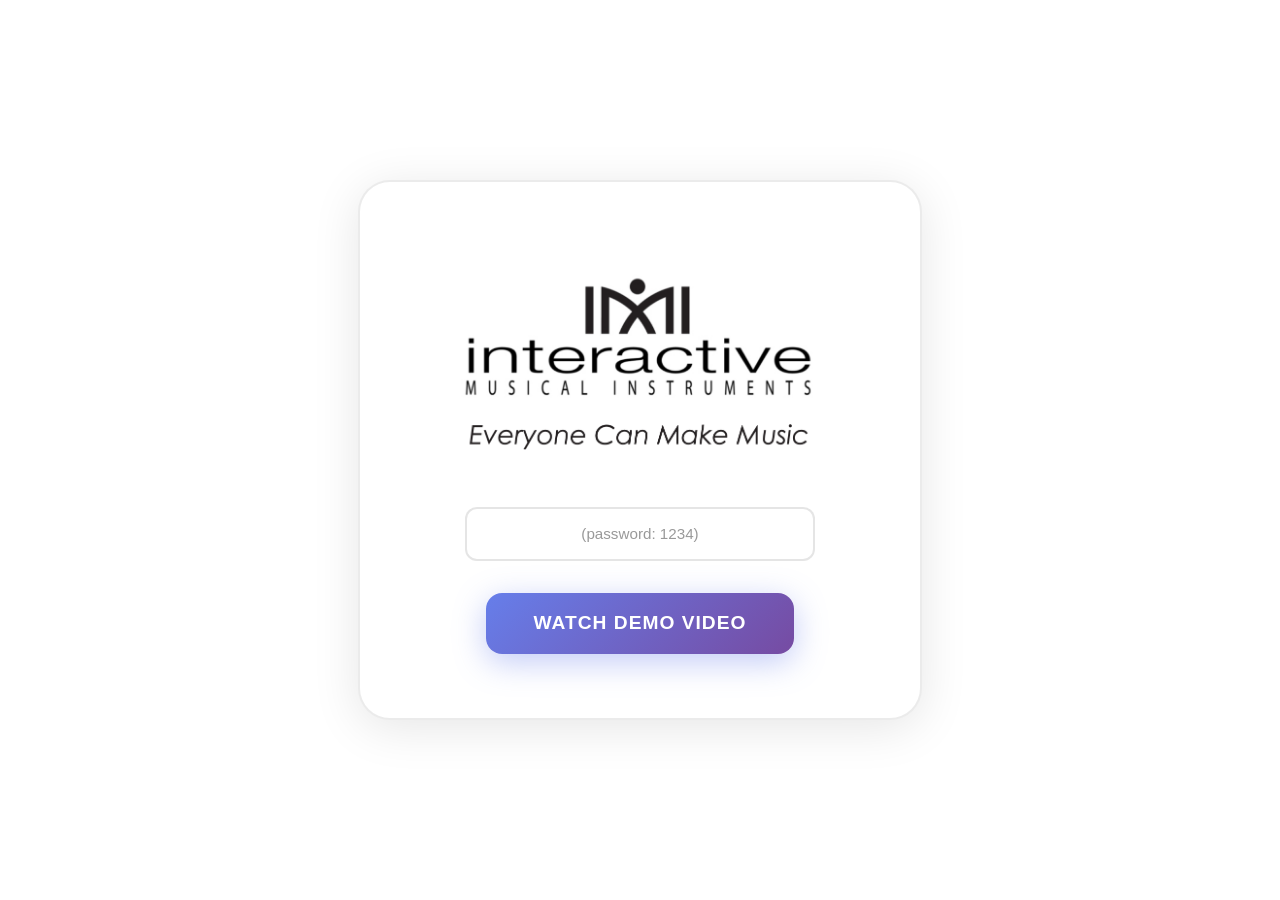
==== index.html @ a43c7196 "landing fix" ====
<!DOCTYPE html>
<html lang="en">
<head>
    <meta charset="UTF-8">
    <meta name="viewport" content="width=device-width, initial-scale=1.0">
    <title>IMI - Interactive Musical Instruments</title>
    <link rel="stylesheet" href="./styles/main.css">
</head>
<body>
    <!-- Landing Page Overlay -->
    <div id="landingPage" class="landing-page">
        <div class="landing-content">
            <div class="landing-logo">
                <img src="./assets/LandingLogo.png" alt="IMI Logo">
            </div>
            <input
                type="password"
                id="passwordInput"
                class="password-input"
                placeholder="(password: 1234)"
                autocomplete="off"
            >
            <button id="watchDemoButton" class="watch-demo-button">
                Watch Demo Video
            </button>
        </div>
    </div>

    <!-- YouTube Video Background -->
    <div class="video-container">
        <iframe
            id="mainVideo"
            src="https://www.youtube.com/embed/5cP7HtnagEk?autoplay=0&mute=1&controls=0&loop=1&playlist=5cP7HtnagEk&modestbranding=1&rel=0&showinfo=0&fs=0&iv_load_policy=3&disablekb=1&playsinline=1&enablejsapi=1"
            frameborder="0"
            allow="autoplay; encrypted-media"
            allowfullscreen>
        </iframe>
        <div class="video-overlay"></div>
    </div>

    <!-- Logo -->
    <div class="logo">
        <img src="./assets/LandingLogo.png" alt="IMI Logo">
    </div>

    <!-- Mute Button -->
    <button id="muteButton" class="mute-button" aria-label="Toggle Mute">
        <svg id="muteIcon" class="mute-icon" viewBox="0 0 24 24" fill="none" stroke="currentColor" stroke-width="2">
            <polygon points="11 5 6 9 2 9 2 15 6 15 11 19 11 5"></polygon>
            <path d="M15.54 8.46a5 5 0 0 1 0 7.07"></path>
            <path d="M19.07 4.93a10 10 0 0 1 0 14.14"></path>
        </svg>
        <svg id="unmuteIcon" class="unmute-icon hidden" viewBox="0 0 24 24" fill="none" stroke="currentColor" stroke-width="2">
            <polygon points="11 5 6 9 2 9 2 15 6 15 11 19 11 5"></polygon>
            <line x1="23" y1="9" x2="17" y2="15"></line>
            <line x1="17" y1="9" x2="23" y2="15"></line>
        </svg>
    </button>

    <!-- Floating Instrument Navigation -->
    <nav id="instrumentNav" class="instrument-nav">
        <!-- Instrument buttons will be dynamically generated here -->
    </nav>

    <!-- Main Content Area -->
    <main class="content">
        <div id="info" class="info-panel">
            <button id="closeInfoButton" class="close-info-button" aria-label="Close Info Panel">
                <svg viewBox="0 0 24 24" fill="none" stroke="currentColor" stroke-width="2" stroke-linecap="round">
                    <line x1="18" y1="6" x2="6" y2="18"></line>
                    <line x1="6" y1="6" x2="18" y2="18"></line>
                </svg>
            </button>
            <div class="instrument-image">
                <img id="instrumentImg" src="" alt="Instrument">
            </div>
            <div class="instrument-details">
                <h2 id="instrumentName">Instrument Name</h2>
                <p id="instrumentDescription">Instrument description goes here.</p>
            </div>
        </div>
    </main>

    <!-- JavaScript Modules -->
    <script type="module" src="./src/main.js"></script>
</body>
</html>
---- styles/main.css ----
/**
 * IMI Interactive Portfolio - Main Styles
 */

/* Reset and Base Styles */
* {
    margin: 0;
    padding: 0;
    box-sizing: border-box;
}

body {
    font-family: 'Segoe UI', Tahoma, Geneva, Verdana, sans-serif;
    overflow-x: hidden;
    background: #000;
    color: #fff;
}

/* Video Background */
.video-container {
    position: fixed;
    top: 0;
    left: 0;
    width: 100%;
    height: 100%;
    z-index: -1;
    overflow: hidden;
    background: #000;
    opacity: 0;
    transition: opacity 1s ease;
}

.video-container.loaded {
    opacity: 1;
}

#mainVideo {
    position: absolute;
    top: 50%;
    left: 50%;
    width: 100vw;
    height: 56.25vw; /* 16:9 Aspect ratio height */
    min-height: 100vh;
    min-width: 177.77vh; /* 16:9 Aspect ratio width */
    transform: translate(-50%, -50%);
    pointer-events: none;
    border: none;
}

.video-overlay {
    position: absolute;
    top: 0;
    left: 0;
    width: 100%;
    height: 100%;
    background: rgba(0, 0, 0, 0.1);
    /* Minimal overlay to let video shine through */
}

/* Logo */
.logo {
    position: fixed;
    top: 2rem;
    left: 2rem;
    z-index: 200;
    width: 120px;
    height: auto;
    border-radius: 20px;
    overflow: hidden;
    background: rgba(255, 255, 255, 0.95);
    backdrop-filter: blur(30px) saturate(180%);
    -webkit-backdrop-filter: blur(30px) saturate(180%);
    border: 1px solid rgba(255, 255, 255, 0.2);
    box-shadow: 0 8px 32px rgba(0, 0, 0, 0.2);
    transition: all 0.3s ease;
    padding: 0.5rem;
}

.logo:hover {
    transform: scale(1.05);
    border-color: rgba(102, 126, 234, 0.5);
    box-shadow: 0 8px 32px rgba(102, 126, 234, 0.3);
}

.logo img {
    width: 100%;
    height: auto;
    object-fit: contain;
}

/* Mute Button */
.mute-button {
    position: fixed;
    top: 2rem;
    right: 2rem;
    z-index: 200;
    width: 60px;
    height: 60px;
    border-radius: 50%;
    background: rgba(255, 255, 255, 0.08);
    backdrop-filter: blur(30px) saturate(180%);
    -webkit-backdrop-filter: blur(30px) saturate(180%);
    border: 1px solid rgba(255, 255, 255, 0.2);
    box-shadow: 0 8px 32px rgba(0, 0, 0, 0.2);
    cursor: pointer;
    transition: all 0.3s ease;
    display: flex;
    align-items: center;
    justify-content: center;
    padding: 0;
}

.mute-button:hover {
    transform: scale(1.05);
    border-color: rgba(102, 126, 234, 0.5);
    box-shadow: 0 8px 32px rgba(102, 126, 234, 0.3);
    background: rgba(255, 255, 255, 0.12);
}

.mute-button svg {
    width: 24px;
    height: 24px;
    color: #fff;
    transition: opacity 0.3s ease;
}

.mute-button .hidden {
    display: none;
}

/* Floating Instrument Navigation */
.instrument-nav {
    position: fixed;
    left: 2rem;
    top: 50%;
    transform: translateY(-50%);
    display: flex;
    flex-direction: column;
    gap: 1rem;
    z-index: 100;
}

.instrument-button {
    position: relative;
    background: rgba(255, 255, 255, 0.08);
    border: 1px solid rgba(255, 255, 255, 0.2);
    border-radius: 20px;
    padding: 0;
    cursor: pointer;
    transition: all 0.3s cubic-bezier(0.4, 0, 0.2, 1);
    overflow: visible;
    backdrop-filter: blur(30px) saturate(180%);
    -webkit-backdrop-filter: blur(30px) saturate(180%);
    width: 70px;
    height: 70px;
    box-shadow: 0 4px 20px rgba(0, 0, 0, 0.15);
}

.instrument-button:hover {
    background: rgba(255, 255, 255, 0.15);
    border-color: rgba(255, 255, 255, 0.4);
    transform: scale(1.1);
}

.instrument-button.active {
    background: linear-gradient(135deg, rgba(102, 126, 234, 0.3) 0%, rgba(118, 75, 162, 0.3) 100%);
    border-color: rgba(102, 126, 234, 0.6);
    box-shadow: 0 4px 24px rgba(102, 126, 234, 0.4);
}

.instrument-button-content {
    display: flex;
    align-items: center;
    justify-content: center;
    width: 100%;
    height: 100%;
    padding: 0;
    position: relative;
    background: #fff;
    border-radius: 16px;
    overflow: hidden;
}

.instrument-button img {
    width: 100%;
    height: 100%;
    object-fit: contain;
    border-radius: 16px;
    transform: scale(1.2);
}

.instrument-name {
    position: absolute;
    left: 85px;
    top: 50%;
    white-space: nowrap;
    font-size: 0.95rem;
    font-weight: 500;
    color: #fff;
    background: rgba(0, 0, 0, 0.75);
    backdrop-filter: blur(20px);
    -webkit-backdrop-filter: blur(20px);
    padding: 0.5rem 1rem;
    border-radius: 12px;
    border: 1px solid rgba(255, 255, 255, 0.2);
    opacity: 0;
    pointer-events: none;
    transition: opacity 0.3s ease, transform 0.3s ease;
    transform: translateY(-50%) translateX(-10px);
    box-shadow: 0 4px 20px rgba(0, 0, 0, 0.3);
}

.instrument-button:hover .instrument-name {
    opacity: 1;
    transform: translateY(-50%) translateX(0);
}

/* Main Content Area */
.content {
    position: fixed;
    right: 0;
    top: 0;
    width: 480px;
    height: 100vh;
    padding: 3rem 2rem;
    display: flex;
    align-items: center;
    justify-content: center;
    pointer-events: none;
}

.info-panel {
    background: rgba(255, 255, 255, 0.04);
    backdrop-filter: blur(40px) saturate(180%);
    -webkit-backdrop-filter: blur(40px) saturate(180%);
    border-radius: 24px;
    padding: 2.5rem;
    width: 100%;
    border: 1px solid rgba(255, 255, 255, 0.18);
    box-shadow: 0 8px 32px rgba(0, 0, 0, 0.12);
    pointer-events: auto;
    opacity: 0;
    transform: translateX(30px);
    transition: opacity 0.4s ease, transform 0.4s ease;
    position: relative;
}

.info-panel.visible {
    opacity: 1;
    transform: translateX(0);
}

.close-info-button {
    position: absolute;
    top: 1rem;
    right: 1rem;
    width: 40px;
    height: 40px;
    border-radius: 50%;
    background: rgba(255, 255, 255, 0.08);
    backdrop-filter: blur(20px) saturate(180%);
    -webkit-backdrop-filter: blur(20px) saturate(180%);
    border: 1px solid rgba(255, 255, 255, 0.2);
    box-shadow: 0 4px 16px rgba(0, 0, 0, 0.2);
    cursor: pointer;
    transition: all 0.3s ease;
    display: flex;
    align-items: center;
    justify-content: center;
    padding: 0;
}

.close-info-button:hover {
    transform: scale(1.1);
    border-color: rgba(102, 126, 234, 0.5);
    box-shadow: 0 4px 20px rgba(102, 126, 234, 0.3);
    background: rgba(255, 255, 255, 0.12);
}

.close-info-button svg {
    width: 20px;
    height: 20px;
    color: #fff;
}

@keyframes fadeIn {
    from {
        opacity: 0;
        transform: translateY(20px);
    }
    to {
        opacity: 1;
        transform: translateY(0);
    }
}

.instrument-image {
    margin-bottom: 2rem;
    border-radius: 15px;
    overflow: hidden;
    box-shadow: 0 8px 30px rgba(0, 0, 0, 0.5);
}

.instrument-image img {
    width: 100%;
    height: auto;
    display: block;
    transition: transform 0.3s ease;
}

.instrument-image:hover img {
    transform: scale(1.05);
}

.instrument-details h2 {
    font-size: 2rem;
    margin-bottom: 1rem;
    background: linear-gradient(135deg, #667eea 0%, #764ba2 100%);
    -webkit-background-clip: text;
    -webkit-text-fill-color: transparent;
    background-clip: text;
    filter: drop-shadow(0 2px 12px rgba(102, 126, 234, 0.4));
}

.instrument-details p {
    font-size: 1rem;
    line-height: 1.7;
    color: rgba(255, 255, 255, 0.85);
    text-shadow: 0 2px 8px rgba(0, 0, 0, 0.3);
}

/* Responsive Design */
@media (max-width: 1024px) {
    .content {
        width: 400px;
        padding: 2rem 1.5rem;
    }

    .info-panel {
        padding: 2rem;
    }

    .instrument-details h2 {
        font-size: 1.75rem;
    }
}

@media (max-width: 768px) {
    .logo {
        width: 90px;
        height: auto;
        top: 1.5rem;
        left: 1.5rem;
    }

    .instrument-nav {
        left: 50%;
        top: auto;
        bottom: 2rem;
        transform: translateX(-50%);
        flex-direction: row;
        gap: 0.75rem;
    }

    .instrument-button {
        width: 60px;
        height: 60px;
    }

    .instrument-name {
        left: 50%;
        top: -50px;
        transform: translateX(-50%) translateY(-10px);
    }

    .instrument-button:hover .instrument-name {
        transform: translateX(-50%) translateY(0);
    }

    .content {
        width: 100%;
        height: auto;
        position: relative;
        top: auto;
        right: auto;
        padding: 1.5rem;
        padding-top: 120px;
        padding-bottom: 140px;
    }

    .info-panel {
        padding: 1.5rem;
    }

    .instrument-details h2 {
        font-size: 1.5rem;
    }

    .instrument-details p {
        font-size: 0.9rem;
    }
}

/* Landing Page */
.landing-page {
    position: fixed;
    top: 0;
    left: 0;
    width: 100%;
    height: 100%;
    background: #ffffff;
    z-index: 1000;
    display: flex;
    align-items: center;
    justify-content: center;
    transition: opacity 0.5s ease;
}

.landing-page.fade-out {
    opacity: 0;
}

.landing-content {
    background: #ffffff;
    border-radius: 32px;
    padding: 4rem 5rem;
    border: 2px solid rgba(0, 0, 0, 0.08);
    box-shadow: 0 8px 48px rgba(0, 0, 0, 0.1);
    display: flex;
    flex-direction: column;
    align-items: center;
    gap: 2rem;
    animation: scaleIn 0.6s cubic-bezier(0.34, 1.56, 0.64, 1);
}

@keyframes scaleIn {
    from {
        transform: scale(0.8);
        opacity: 0;
    }
    to {
        transform: scale(1);
        opacity: 1;
    }
}

@keyframes shake {
    0%, 100% { transform: translateX(0); }
    10%, 30%, 50%, 70%, 90% { transform: translateX(-10px); }
    20%, 40%, 60%, 80% { transform: translateX(10px); }
}

.landing-logo {
    width: 400px;
    max-width: 90vw;
    height: auto;
    border-radius: 24px;
    overflow: visible;
    display: flex;
    align-items: center;
    justify-content: center;
    padding: 1rem;
}

.landing-logo img {
    width: 100%;
    height: auto;
    object-fit: contain;
}

.password-input {
    width: 100%;
    max-width: 350px;
    padding: 1rem 1.5rem;
    border: 2px solid rgba(0, 0, 0, 0.1);
    border-radius: 12px;
    font-size: 1rem;
    text-align: center;
    transition: all 0.3s ease;
    outline: none;
    background: #ffffff;
    color: #333;
}

.password-input::placeholder {
    color: #999;
    font-size: 0.95rem;
}

.password-input:focus {
    border-color: #667eea;
    box-shadow: 0 0 0 3px rgba(102, 126, 234, 0.1);
}

.watch-demo-button {
    background: linear-gradient(135deg, #667eea 0%, #764ba2 100%);
    border: none;
    border-radius: 16px;
    padding: 1.2rem 3rem;
    font-size: 1.2rem;
    font-weight: 600;
    color: #fff;
    cursor: pointer;
    transition: all 0.3s cubic-bezier(0.4, 0, 0.2, 1);
    box-shadow: 0 8px 32px rgba(102, 126, 234, 0.4);
    text-transform: uppercase;
    letter-spacing: 1px;
}

.watch-demo-button:hover {
    transform: scale(1.05) translateY(-2px);
    box-shadow: 0 12px 48px rgba(102, 126, 234, 0.6);
    border-color: rgba(255, 255, 255, 0.5);
}

.watch-demo-button:active {
    transform: scale(0.98);
}

@media (max-width: 768px) {
    .landing-content {
        padding: 3rem 2.5rem;
        gap: 1.5rem;
        margin: 1rem;
    }

    .landing-logo {
        width: 280px;
        max-width: 85vw;
    }

    .password-input {
        font-size: 0.95rem;
        padding: 0.9rem 1.2rem;
    }

    .watch-demo-button {
        padding: 1rem 2.5rem;
        font-size: 1rem;
    }
}

/* Scrollbar Styling */
.instrument-nav::-webkit-scrollbar {
    width: 6px;
}

.instrument-nav::-webkit-scrollbar-track {
    background: rgba(255, 255, 255, 0.05);
    border-radius: 10px;
}

.instrument-nav::-webkit-scrollbar-thumb {
    background: rgba(102, 126, 234, 0.5);
    border-radius: 10px;
}

.instrument-nav::-webkit-scrollbar-thumb:hover {
    background: rgba(102, 126, 234, 0.7);
}
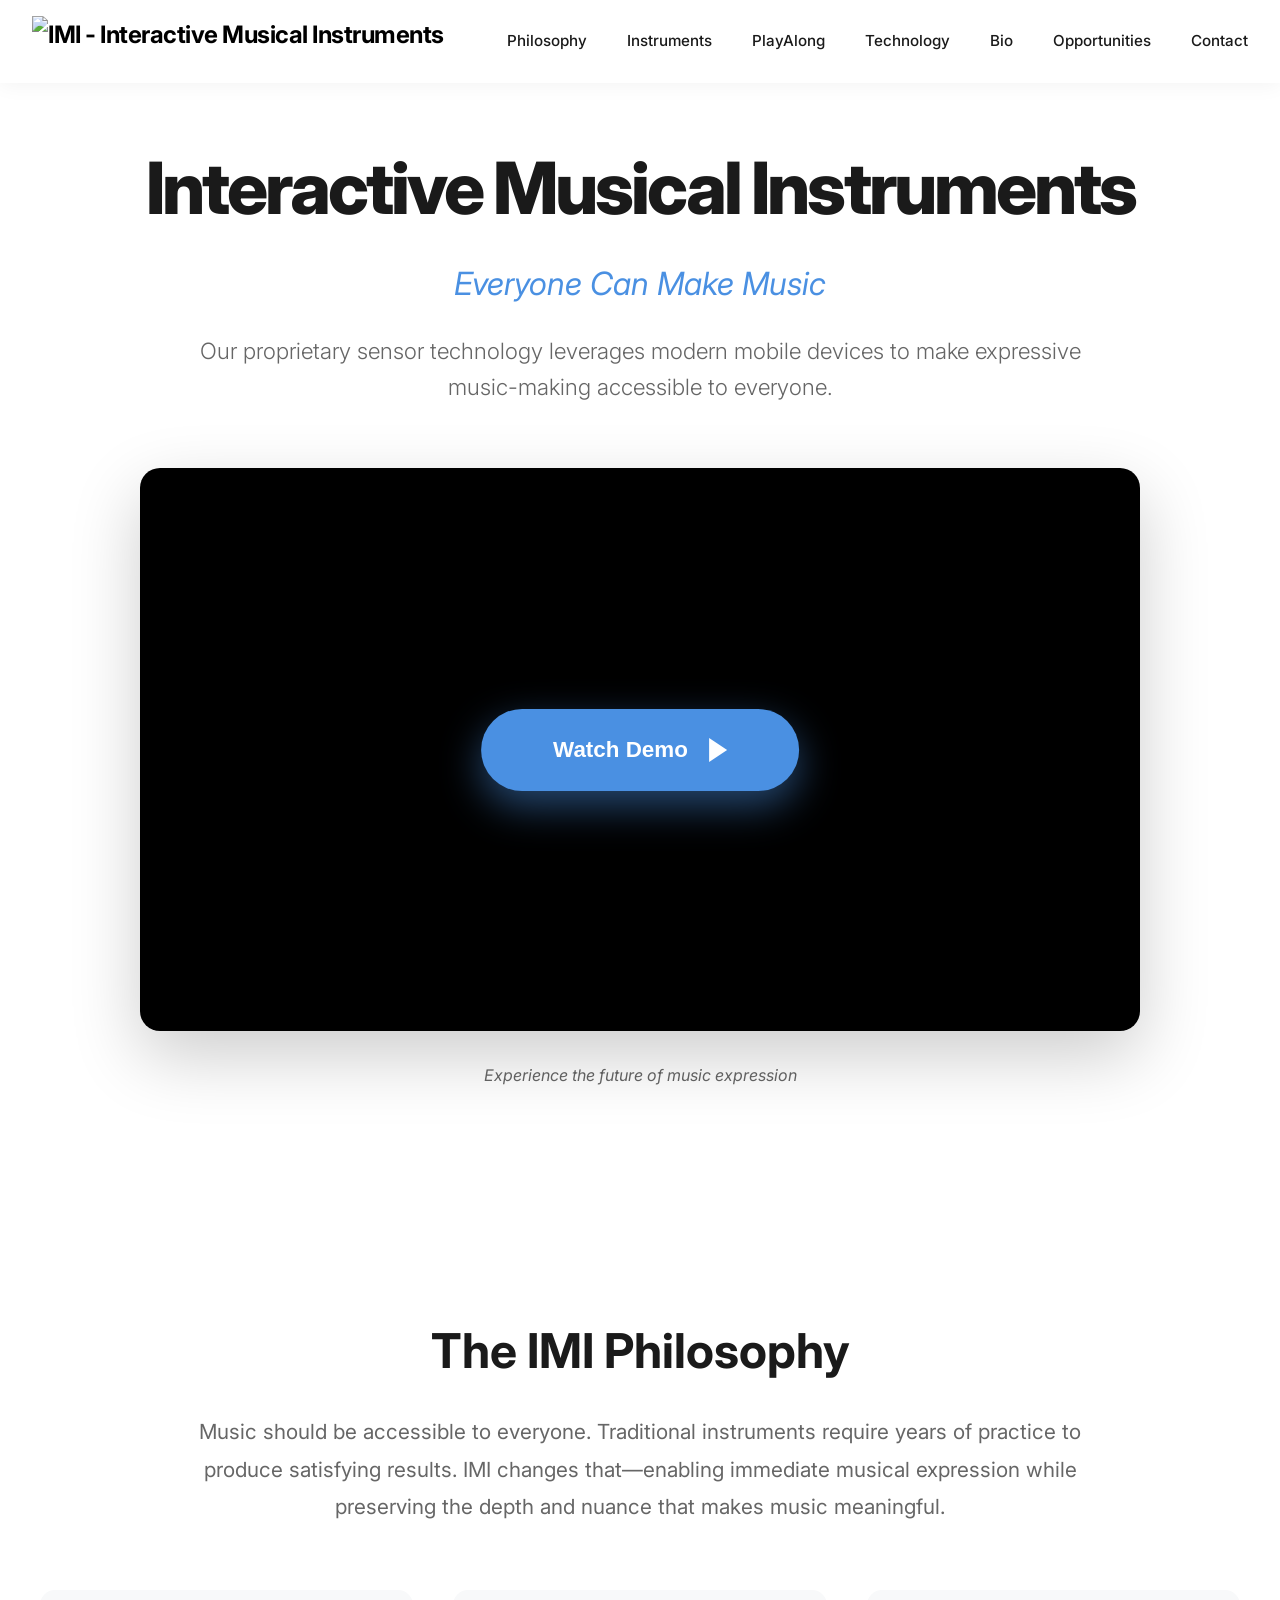
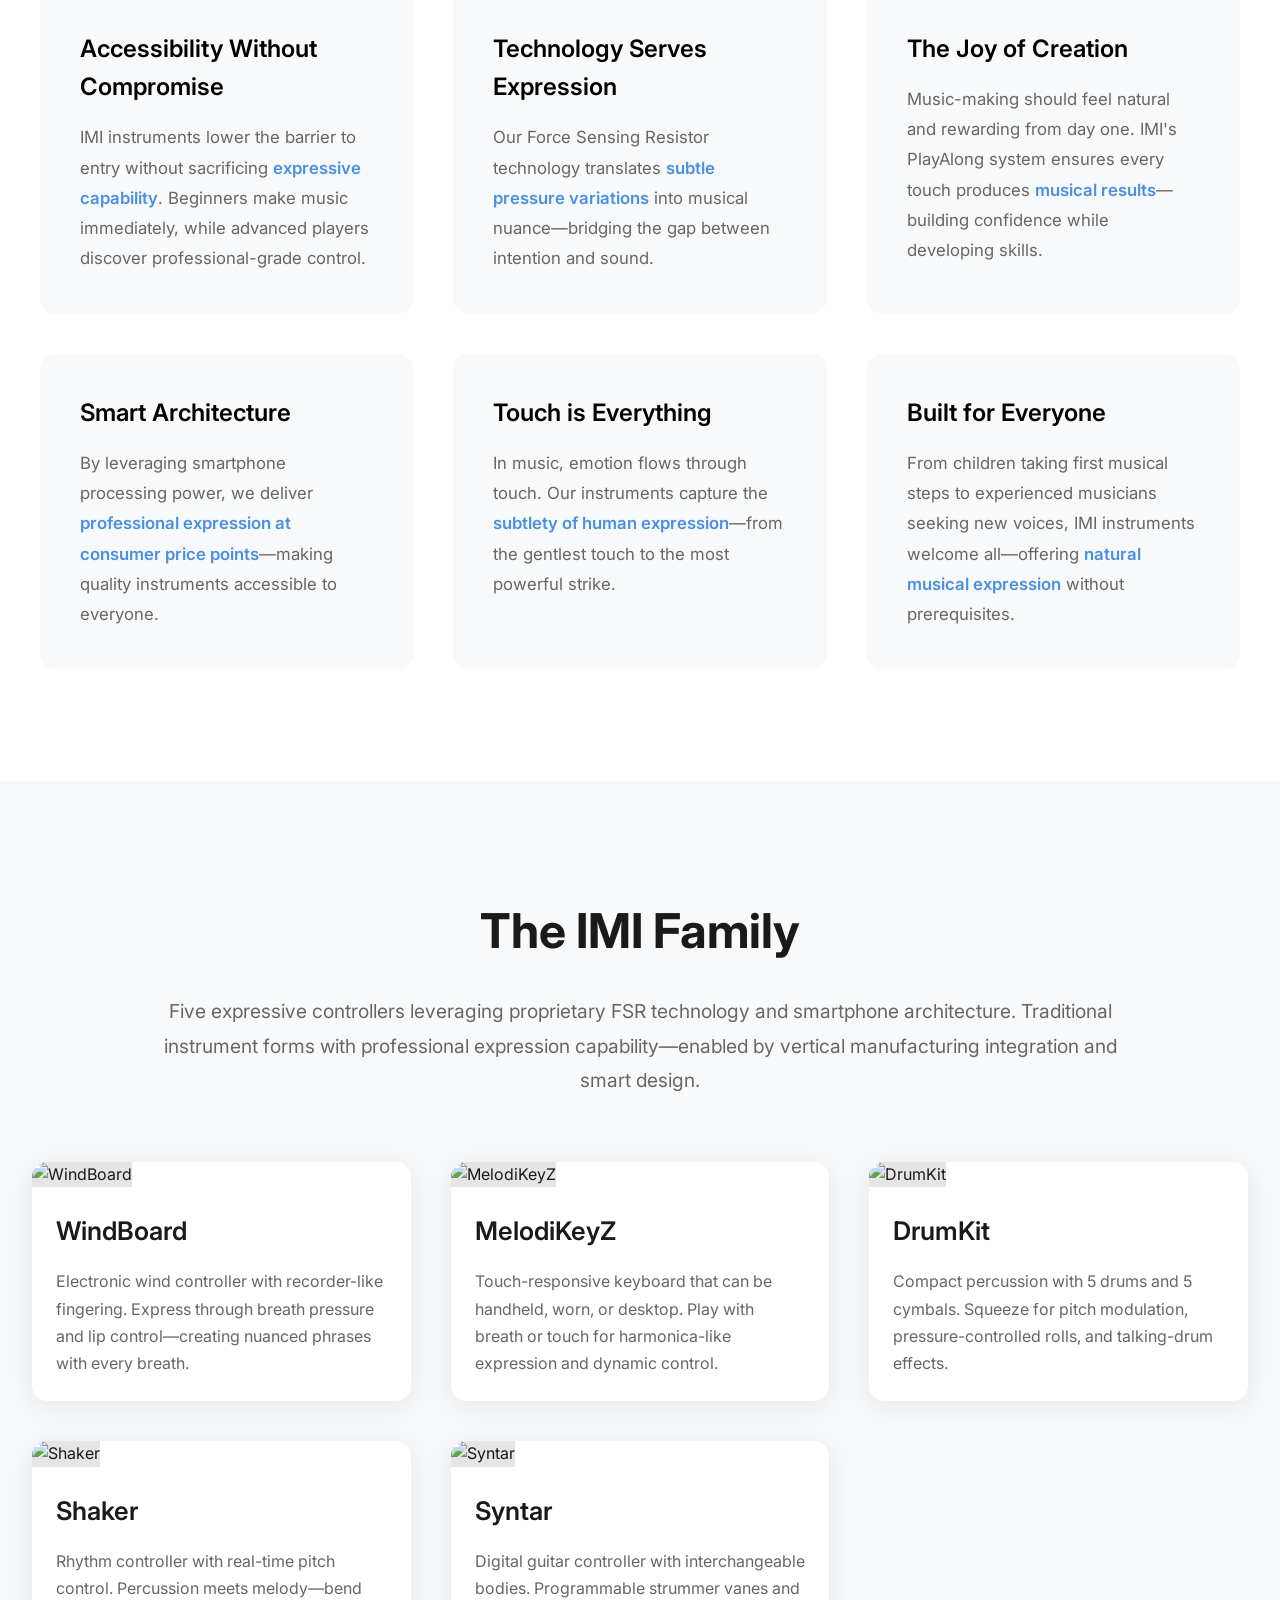
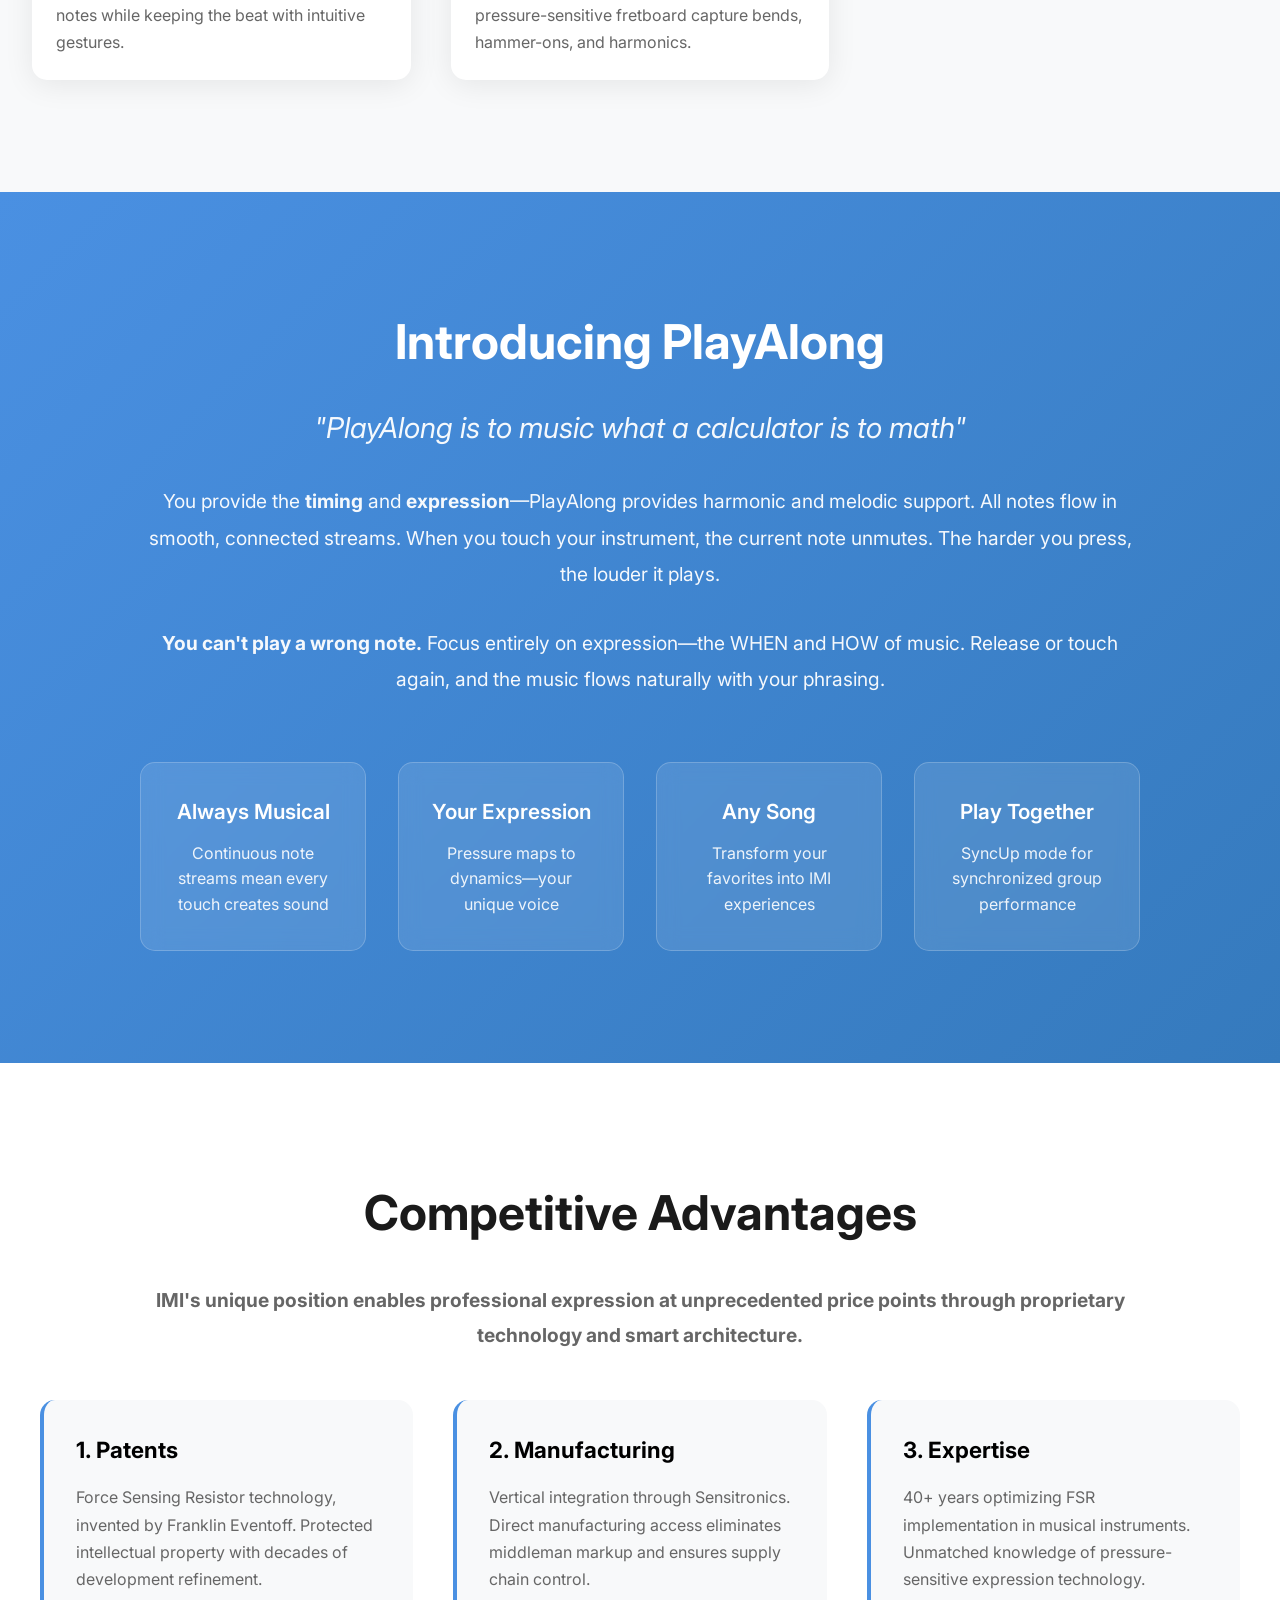
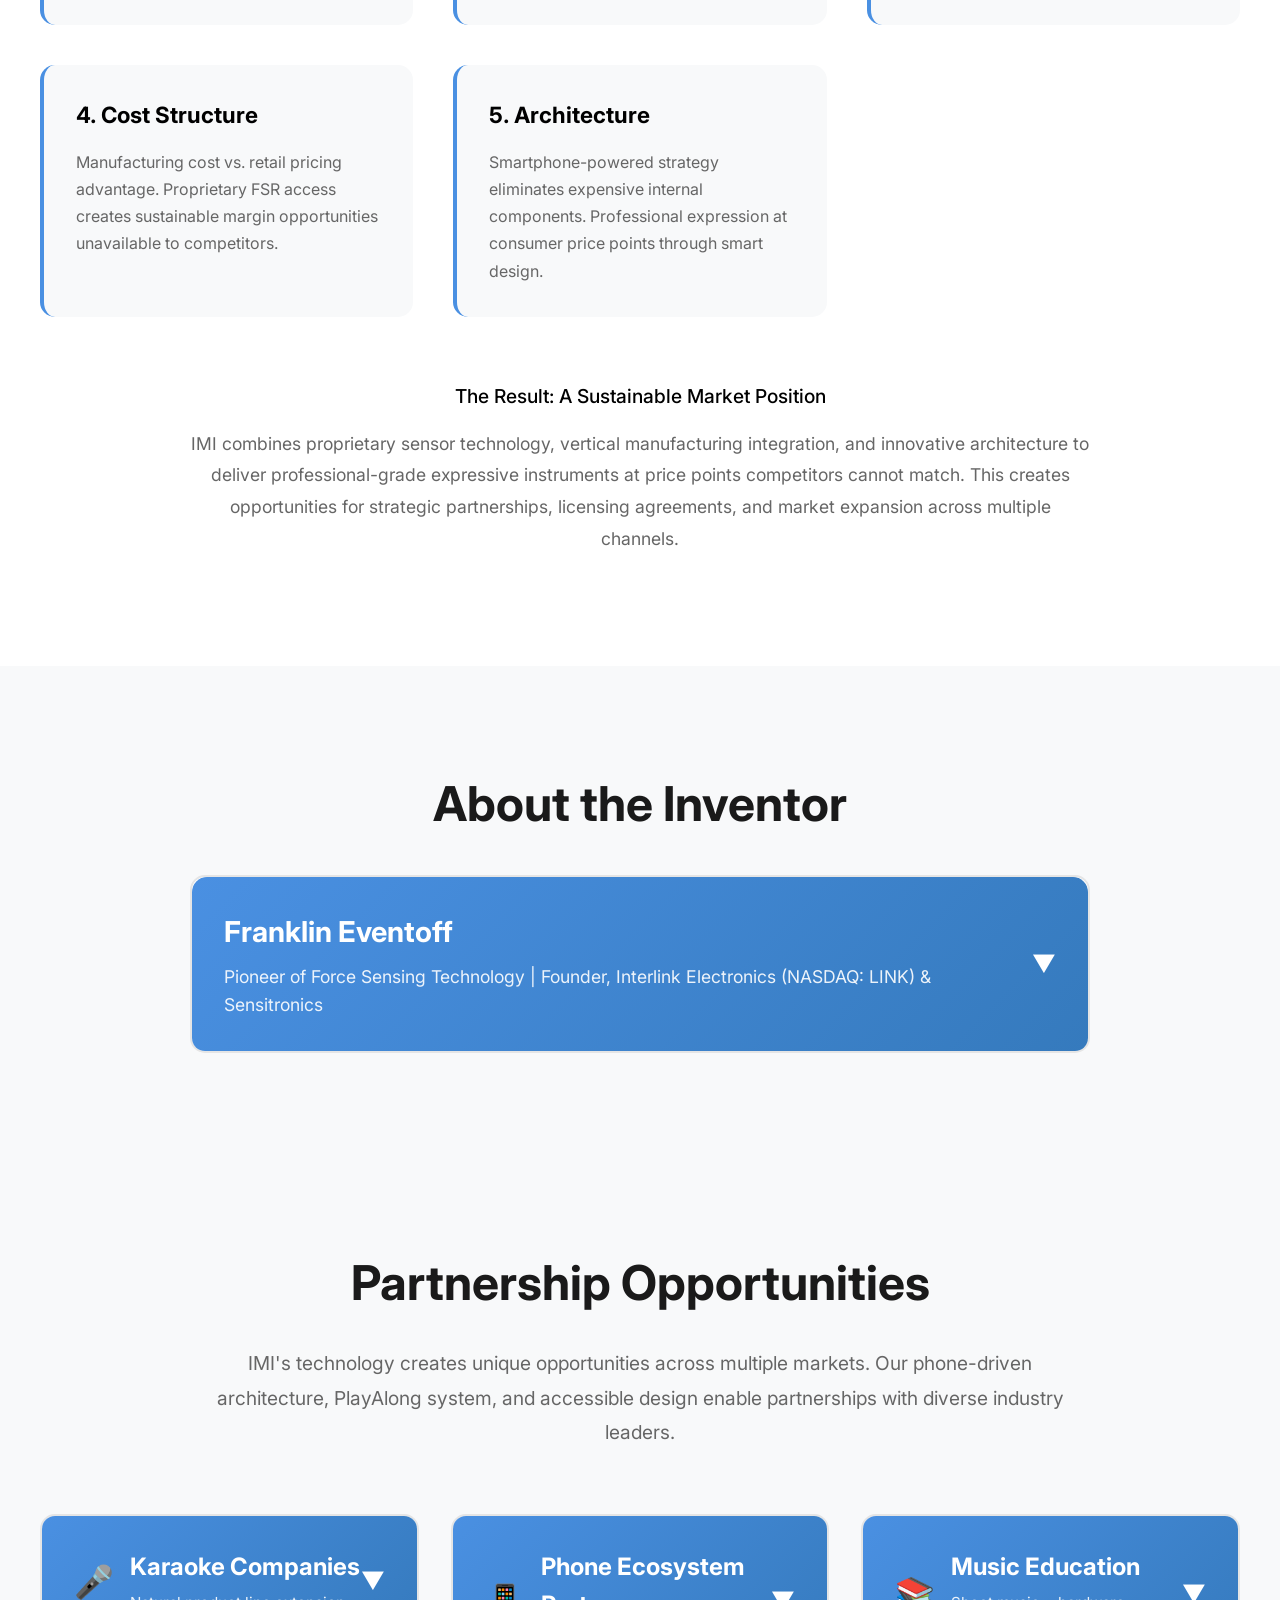
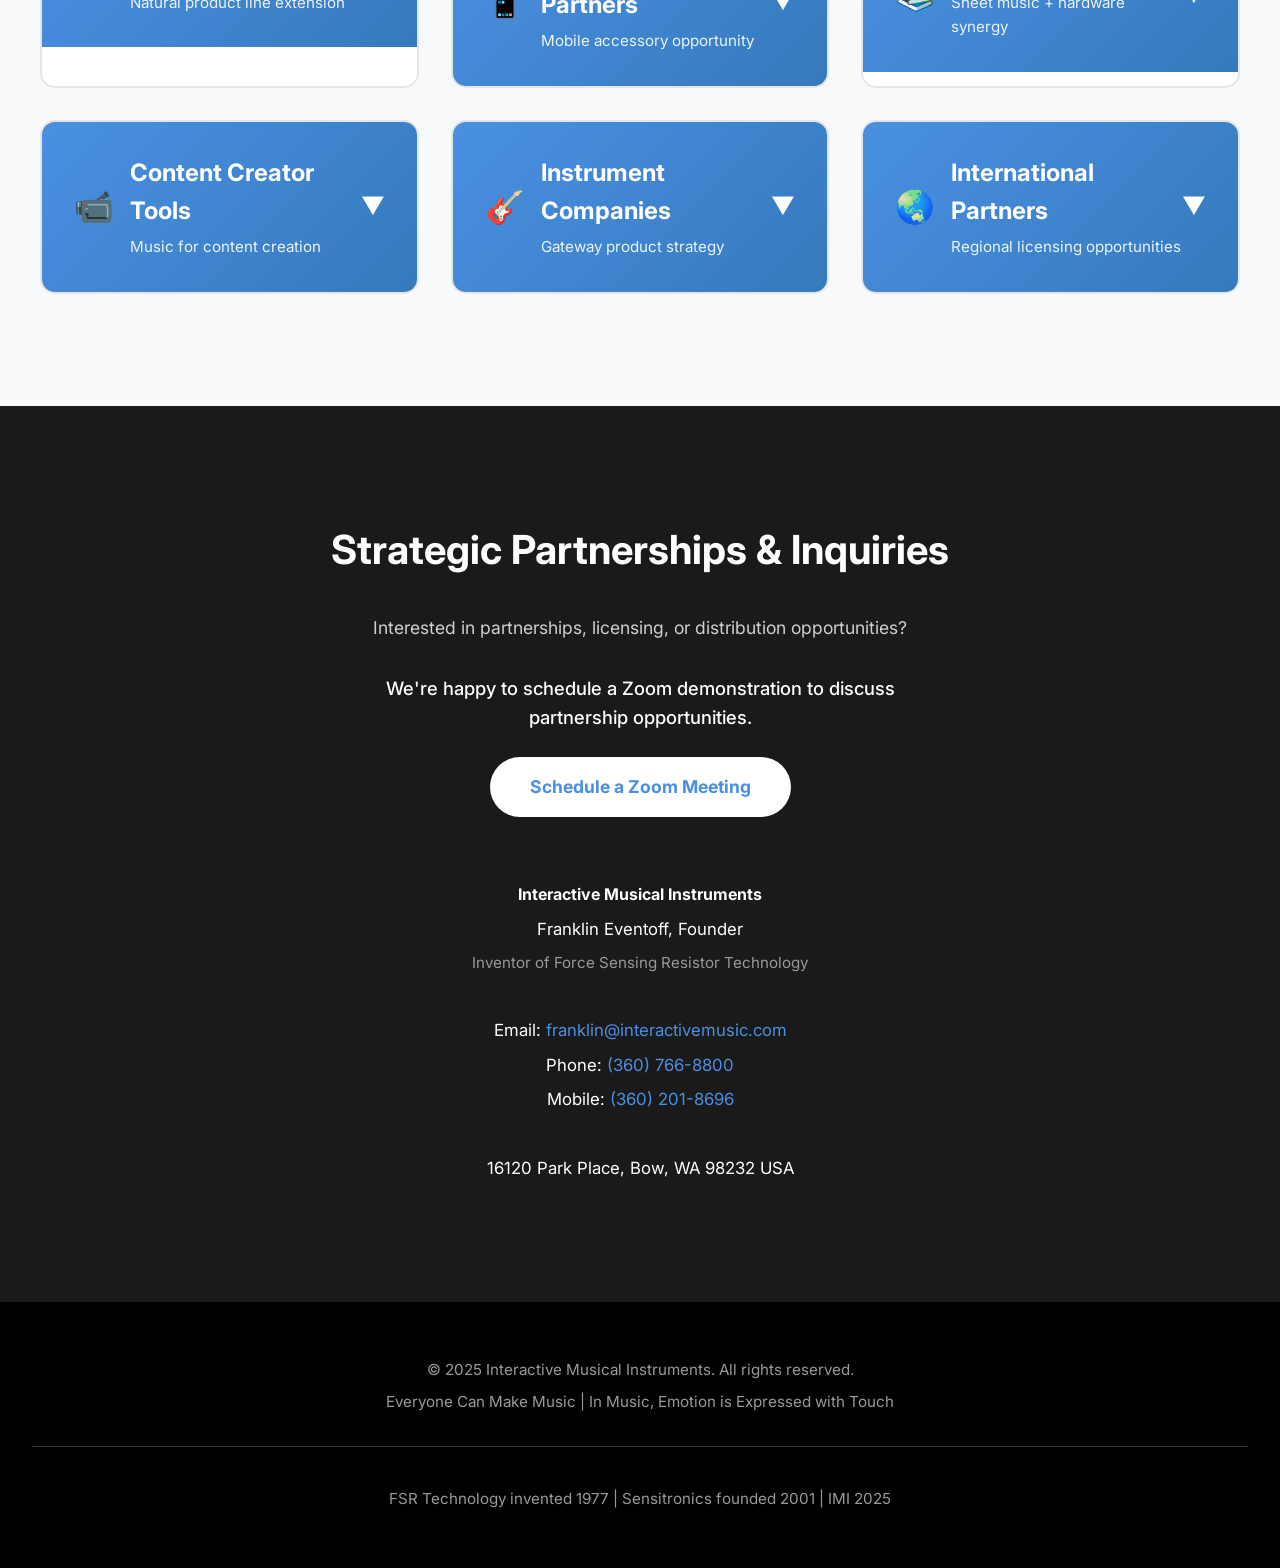
==== commit 1689330d: "New site close to done" ====
--- a/index.html
+++ b/index.html
@@ -3,85 +3,505 @@
 <head>
     <meta charset="UTF-8">
     <meta name="viewport" content="width=device-width, initial-scale=1.0">
-    <title>IMI - Interactive Musical Instruments</title>
-    <link rel="stylesheet" href="./styles/main.css">
+    <title>IMI - Interactive Musical Instruments | Everyone Can Make Music</title>
+    <link rel="icon" type="image/png" href="/Assets/favicon-96x96.png" sizes="96x96" />
+
+    <!-- Fonts -->
+    <link rel="preconnect" href="https://fonts.googleapis.com">
+    <link rel="preconnect" href="https://fonts.gstatic.com" crossorigin>
+    <link href="https://fonts.googleapis.com/css2?family=Inter:wght@300;400;500;600;700;800&display=swap" rel="stylesheet">
+
+    <!-- Styles -->
+    <link rel="stylesheet" href="styles/main.css">
 </head>
-<body>
-    <!-- Landing Page Overlay -->
-    <div id="landingPage" class="landing-page">
-        <div class="landing-content">
-            <div class="landing-logo">
-                <img src="./assets/LandingLogo.png" alt="IMI Logo">
-            </div>
-            <input
-                type="password"
-                id="passwordInput"
-                class="password-input"
-                placeholder="(password: 1234)"
-                autocomplete="off"
-            >
-            <button id="watchDemoButton" class="watch-demo-button">
-                Watch Demo Video
+<body id="top">
+    <!-- ============================================
+         NAVIGATION
+         Fixed navigation bar with logo and menu links
+         ============================================ -->
+    <nav>
+        <div class="nav-container">
+            <a href="#top" class="logo-text">
+                <img src="Assets/IMI_LOGO.png" alt="IMI - Interactive Musical Instruments" class="logo-img">
+            </a>
+            <button class="hamburger" id="hamburger" aria-label="Toggle menu">
+                <span></span>
+                <span></span>
+                <span></span>
             </button>
-        </div>
-    </div>
-
-    <!-- YouTube Video Background -->
-    <div class="video-container">
-        <iframe
-            id="mainVideo"
-            src="https://www.youtube.com/embed/5cP7HtnagEk?autoplay=0&mute=1&controls=0&loop=1&playlist=5cP7HtnagEk&modestbranding=1&rel=0&showinfo=0&fs=0&iv_load_policy=3&disablekb=1&playsinline=1&enablejsapi=1"
-            frameborder="0"
-            allow="autoplay; encrypted-media"
-            allowfullscreen>
-        </iframe>
-        <div class="video-overlay"></div>
-    </div>
-
-    <!-- Logo -->
-    <div class="logo">
-        <img src="./assets/LandingLogo.png" alt="IMI Logo">
-    </div>
-
-    <!-- Mute Button -->
-    <button id="muteButton" class="mute-button" aria-label="Toggle Mute">
-        <svg id="muteIcon" class="mute-icon" viewBox="0 0 24 24" fill="none" stroke="currentColor" stroke-width="2">
-            <polygon points="11 5 6 9 2 9 2 15 6 15 11 19 11 5"></polygon>
-            <path d="M15.54 8.46a5 5 0 0 1 0 7.07"></path>
-            <path d="M19.07 4.93a10 10 0 0 1 0 14.14"></path>
-        </svg>
-        <svg id="unmuteIcon" class="unmute-icon hidden" viewBox="0 0 24 24" fill="none" stroke="currentColor" stroke-width="2">
-            <polygon points="11 5 6 9 2 9 2 15 6 15 11 19 11 5"></polygon>
-            <line x1="23" y1="9" x2="17" y2="15"></line>
-            <line x1="17" y1="9" x2="23" y2="15"></line>
-        </svg>
-    </button>
-
-    <!-- Floating Instrument Navigation -->
-    <nav id="instrumentNav" class="instrument-nav">
-        <!-- Instrument buttons will be dynamically generated here -->
+            <ul class="nav-links" id="nav-links">
+                <li><a href="#philosophy">Philosophy</a></li>
+                <li><a href="#instruments">Instruments</a></li>
+                <li><a href="#playalong">PlayAlong</a></li>
+                <li><a href="#technology">Technology</a></li>
+                <li><a href="#bio">Bio</a></li>
+                <li><a href="#opportunities">Opportunities</a></li>
+                <li><a href="#contact">Contact</a></li>
+            </ul>
+        </div>
     </nav>
 
-    <!-- Main Content Area -->
-    <main class="content">
-        <div id="info" class="info-panel">
-            <button id="closeInfoButton" class="close-info-button" aria-label="Close Info Panel">
-                <svg viewBox="0 0 24 24" fill="none" stroke="currentColor" stroke-width="2" stroke-linecap="round">
-                    <line x1="18" y1="6" x2="6" y2="18"></line>
-                    <line x1="6" y1="6" x2="18" y2="18"></line>
-                </svg>
-            </button>
-            <div class="instrument-image">
-                <img id="instrumentImg" src="" alt="Instrument">
-            </div>
-            <div class="instrument-details">
-                <h2 id="instrumentName">Instrument Name</h2>
-                <p id="instrumentDescription">Instrument description goes here.</p>
-            </div>
-        </div>
-    </main>
-
-    <!-- JavaScript Modules -->
-    <script type="module" src="./src/main.js"></script>
+    <!-- ============================================
+         HERO SECTION
+         Main landing section with headline, tagline, and demo video
+         ============================================ -->
+    <section class="hero">
+        <div class="hero-content">
+
+            <!-- Headline & Tagline -->
+            <h1>Interactive Musical Instruments</h1>
+            <p class="hero-quote">Everyone Can Make Music</p>
+            <p class="tagline">
+                Our proprietary sensor technology leverages modern mobile devices to make expressive music-making accessible to everyone.
+            </p>
+
+            <!-- Demo Video -->
+            <div class="video-container">
+                <div class="video-placeholder">
+                    <div class="play-button-overlay" id="play-button-overlay">
+                        <button class="play-button" id="play-button">
+                            <span>Watch Demo</span>
+                            <div class="play-icon"></div>
+                        </button>
+                    </div>
+                    <iframe
+                        id="youtube-iframe"
+                        class="video-iframe"
+                        style="display: none;"
+                        src="https://www.youtube.com/embed/5cP7HtnagEk?enablejsapi=1&rel=0"
+                        allow="accelerometer; autoplay; clipboard-write; encrypted-media; gyroscope; picture-in-picture"
+                        allowfullscreen>
+                    </iframe>
+                </div>
+            </div>
+
+            <p class="video-caption">Experience the future of music expression</p>
+        </div>
+    </section>
+
+    <!-- ============================================
+         PHILOSOPHY SECTION
+         Core principles and values of IMI
+         ============================================ -->
+    <section class="philosophy-section" id="philosophy">
+        <div class="philosophy-content">
+            <h2>The IMI Philosophy</h2>
+            <p class="philosophy-intro">
+                Music should be accessible to everyone. Traditional instruments require years of practice to produce satisfying results. IMI changes that—enabling immediate musical expression while preserving the depth and nuance that makes music meaningful.
+            </p>
+
+            <div class="philosophy-grid">
+                <div class="philosophy-card">
+                    <h3>Accessibility Without Compromise</h3>
+                    <p>IMI instruments lower the barrier to entry without sacrificing <span class="highlight">expressive capability</span>. Beginners make music immediately, while advanced players discover professional-grade control.</p>
+                </div>
+
+                <div class="philosophy-card">
+                    <h3>Technology Serves Expression</h3>
+                    <p>Our Force Sensing Resistor technology translates <span class="highlight">subtle pressure variations</span> into musical nuance—bridging the gap between intention and sound.</p>
+                </div>
+
+                <div class="philosophy-card">
+                    <h3>The Joy of Creation</h3>
+                    <p>Music-making should feel natural and rewarding from day one. IMI's PlayAlong system ensures every touch produces <span class="highlight">musical results</span>—building confidence while developing skills.</p>
+                </div>
+
+                <div class="philosophy-card">
+                    <h3>Smart Architecture</h3>
+                    <p>By leveraging smartphone processing power, we deliver <span class="highlight">professional expression at consumer price points</span>—making quality instruments accessible to everyone.</p>
+                </div>
+
+                <div class="philosophy-card">
+                    <h3>Touch is Everything</h3>
+                    <p>In music, emotion flows through touch. Our instruments capture the <span class="highlight">subtlety of human expression</span>—from the gentlest touch to the most powerful strike.</p>
+                </div>
+
+                <div class="philosophy-card">
+                    <h3>Built for Everyone</h3>
+                    <p>From children taking first musical steps to experienced musicians seeking new voices, IMI instruments welcome all—offering <span class="highlight">natural musical expression</span> without prerequisites.</p>
+                </div>
+            </div>
+        </div>
+    </section>
+
+    <!-- ============================================
+         PRODUCTS SECTION
+         Showcase of the five IMI instrument family members
+         ============================================ -->
+    <section class="products-section" id="instruments">
+        <h2>The IMI Family</h2>
+        <p class="products-subtitle">
+            Five expressive controllers leveraging proprietary FSR technology and smartphone architecture. Traditional instrument forms with professional expression capability—enabled by vertical manufacturing integration and smart design.
+        </p>
+
+        <div class="products-grid">
+            <!-- WindBoard -->
+            <div class="product-card">
+                <img src="Assets/Wind.jpg" alt="WindBoard" class="product-image">
+                <h3>WindBoard</h3>
+                <p>Electronic wind controller with recorder-like fingering. Express through breath pressure and lip control—creating nuanced phrases with every breath.</p>
+            </div>
+
+            <!-- MelodiKeyZ -->
+            <div class="product-card">
+                <img src="Assets/MelodiKeyZ1_cropped.png" alt="MelodiKeyZ" class="product-image">
+                <h3>MelodiKeyZ</h3>
+                <p>Touch-responsive keyboard that can be handheld, worn, or desktop. Play with breath or touch for harmonica-like expression and dynamic control.</p>
+            </div>
+
+            <!-- DrumKit -->
+            <div class="product-card">
+                <img src="Assets/DrumKit2.png" alt="DrumKit" class="product-image">
+                <h3>DrumKit</h3>
+                <p>Compact percussion with 5 drums and 5 cymbals. Squeeze for pitch modulation, pressure-controlled rolls, and talking-drum effects.</p>
+            </div>
+
+            <!-- Shaker -->
+            <div class="product-card">
+                <img src="Assets/ShakerFull.jpg" alt="Shaker" class="product-image">
+                <h3>Shaker</h3>
+                <p>Rhythm controller with real-time pitch control. Percussion meets melody—bend notes while keeping the beat with intuitive gestures.</p>
+            </div>
+
+            <!-- Syntar -->
+            <div class="product-card">
+                <img src="Assets/Syntar_Still.jpg" alt="Syntar" class="product-image">
+                <h3>Syntar</h3>
+                <p>Digital guitar controller with interchangeable bodies. Programmable strummer vanes and pressure-sensitive fretboard capture bends, hammer-ons, and harmonics.</p>
+            </div>
+        </div>
+    </section>
+
+    <!-- ============================================
+         PLAYALONG SECTION
+         Explanation of the PlayAlong learning system
+         ============================================ -->
+    <section class="playalong-section" id="playalong">
+        <div class="playalong-content">
+            <h2>Introducing PlayAlong</h2>
+            <p class="playalong-tagline">"PlayAlong is to music what a calculator is to math"</p>
+
+            <p class="playalong-description">
+                You provide the <strong>timing</strong> and <strong>expression</strong>—PlayAlong provides harmonic and melodic support. All notes flow in smooth, connected streams. When you touch your instrument, the current note unmutes. The harder you press, the louder it plays.
+            </p>
+
+            <p class="playalong-description">
+                <strong>You can't play a wrong note.</strong> Focus entirely on expression—the WHEN and HOW of music. Release or touch again, and the music flows naturally with your phrasing.
+            </p>
+
+            <div class="feature-boxes">
+                <div class="feature-box">
+                    <h3>Always Musical</h3>
+                    <p>Continuous note streams mean every touch creates sound</p>
+                </div>
+
+                <div class="feature-box">
+                    <h3>Your Expression</h3>
+                    <p>Pressure maps to dynamics—your unique voice</p>
+                </div>
+
+                <div class="feature-box">
+                    <h3>Any Song</h3>
+                    <p>Transform your favorites into IMI experiences</p>
+                </div>
+
+                <div class="feature-box">
+                    <h3>Play Together</h3>
+                    <p>SyncUp mode for synchronized group performance</p>
+                </div>
+            </div>
+        </div>
+    </section>
+
+    <!-- ============================================
+         COMPETITIVE ADVANTAGES SECTION
+         IMI's unique market position and technology advantages
+         ============================================ -->
+    <section class="tech-section" id="technology">
+        <div class="tech-content">
+            <h2>Competitive Advantages</h2>
+            <p class="tech-description">
+                <strong>IMI's unique position enables professional expression at unprecedented price points through proprietary technology and smart architecture.</strong>
+            </p>
+
+            <div style="display: grid; grid-template-columns: repeat(auto-fit, minmax(280px, 1fr)); gap: 2.5rem; max-width: 1200px; margin: 0 auto;">
+                <div style="background: #f8f9fa; padding: 2rem; border-radius: 15px; border-left: 4px solid #4A90E2;">
+                    <h3 style="font-size: 1.4rem; margin-bottom: 1rem; color: #000;">1. Patents</h3>
+                    <p style="color: #666; line-height: 1.7;">Force Sensing Resistor technology, invented by Franklin Eventoff. Protected intellectual property with decades of development refinement.</p>
+                </div>
+
+                <div style="background: #f8f9fa; padding: 2rem; border-radius: 15px; border-left: 4px solid #4A90E2;">
+                    <h3 style="font-size: 1.4rem; margin-bottom: 1rem; color: #000;">2. Manufacturing</h3>
+                    <p style="color: #666; line-height: 1.7;">Vertical integration through Sensitronics. Direct manufacturing access eliminates middleman markup and ensures supply chain control.</p>
+                </div>
+
+                <div style="background: #f8f9fa; padding: 2rem; border-radius: 15px; border-left: 4px solid #4A90E2;">
+                    <h3 style="font-size: 1.4rem; margin-bottom: 1rem; color: #000;">3. Expertise</h3>
+                    <p style="color: #666; line-height: 1.7;">40+ years optimizing FSR implementation in musical instruments. Unmatched knowledge of pressure-sensitive expression technology.</p>
+                </div>
+
+                <div style="background: #f8f9fa; padding: 2rem; border-radius: 15px; border-left: 4px solid #4A90E2;">
+                    <h3 style="font-size: 1.4rem; margin-bottom: 1rem; color: #000;">4. Cost Structure</h3>
+                    <p style="color: #666; line-height: 1.7;">Manufacturing cost vs. retail pricing advantage. Proprietary FSR access creates sustainable margin opportunities unavailable to competitors.</p>
+                </div>
+
+                <div style="background: #f8f9fa; padding: 2rem; border-radius: 15px; border-left: 4px solid #4A90E2;">
+                    <h3 style="font-size: 1.4rem; margin-bottom: 1rem; color: #000;">5. Architecture</h3>
+                    <p style="color: #666; line-height: 1.7;">Smartphone-powered strategy eliminates expensive internal components. Professional expression at consumer price points through smart design.</p>
+                </div>
+            </div>
+
+            <div style="margin-top: 4rem; text-align: center;">
+                <p style="font-size: 1.2rem; color: #000; font-weight: 500; margin-bottom: 1rem;">
+                    The Result: A Sustainable Market Position
+                </p>
+                <p style="font-size: 1.1rem; color: #666; line-height: 1.8; max-width: 900px; margin: 0 auto;">
+                    IMI combines proprietary sensor technology, vertical manufacturing integration, and innovative architecture to deliver professional-grade expressive instruments at price points competitors cannot match. This creates opportunities for strategic partnerships, licensing agreements, and market expansion across multiple channels.
+                </p>
+            </div>
+        </div>
+    </section>
+
+    <!-- ============================================
+         INVENTOR BIO SECTION
+         Background and credentials of Franklin Eventoff
+         ============================================ -->
+    <section class="tech-section" id="bio" style="padding: calc(5rem + 20px) 2rem 5rem; background: #f8f9fa;">
+        <div class="tech-content">
+            <h2 style="text-align: center; font-size: 3rem; margin-bottom: 2rem; font-weight: 700;">About the Inventor</h2>
+
+            <div style="max-width: 900px; margin: 0 auto;">
+                <div class="market-card bio-card" onclick="toggleBio(this)" style="cursor: pointer;">
+                    <div class="market-header" style="background: linear-gradient(135deg, #4A90E2 0%, #357ABD 100%); color: white; padding: 2rem; display: flex; justify-content: space-between; align-items: center; border-radius: 15px 15px 0 0;">
+                        <div style="flex: 1;">
+                            <h3 style="font-size: 1.8rem; margin-bottom: 0.5rem;">Franklin Eventoff</h3>
+                            <p style="opacity: 0.9; font-size: 1.1rem;">Pioneer of Force Sensing Technology | Founder, Interlink Electronics (NASDAQ: LINK) & Sensitronics</p>
+                        </div>
+                        <div class="expand-icon" style="font-size: 1.5rem; transition: transform 0.3s;">▼</div>
+                    </div>
+                    <div class="market-content bio-content" style="max-height: 0; overflow: hidden; transition: max-height 0.5s ease;">
+                        <div style="padding: 2.5rem; background: white; border-radius: 0 0 15px 15px;">
+                            <p style="font-size: 1.1rem; line-height: 1.8; color: #333; margin-bottom: 1.5rem;">
+                                Franklin Eventoff invented Force Sensing Resistor (FSR) technology in 1977 and patented it in 1980. His innovations have earned prestigious recognition including the <strong>California Governor's Award for Innovation (1986)</strong> and the <strong>International IR 100 Award</strong> for FSR development (1987).
+                            </p>
+
+                            <p style="font-size: 1.1rem; line-height: 1.8; color: #333; margin-bottom: 1.5rem;">
+                                In 1985, Franklin founded <strong>Interlink Electronics (NASDAQ: LINK)</strong>, which became a leading supplier of FSR technology globally. The company was recently acquired, validating decades of innovation and market leadership. In 2001, he founded <strong>Sensitronics</strong>, which today supplies FSRs to leading musical instrument manufacturers worldwide and provides IMI's vertical manufacturing integration.
+                            </p>
+
+                            <p style="font-size: 1.1rem; line-height: 1.8; color: #333; margin-bottom: 1.5rem;">
+                                Franklin's FSR technology powers products across multiple industries—from consumer electronics to medical devices and aerospace applications. He has successfully licensed musical instrument innovations to major companies including <strong>Mattel</strong> (Magical Musical Thing, 1978) and <strong>Hasbro</strong> (Electronic Orchestra, 1982), and licensed The KEY instrument—IMI's predecessor—to Lonestar Technologies in 1992.
+                            </p>
+
+                            <p style="font-size: 1.1rem; line-height: 1.8; color: #333; margin-bottom: 2rem;">
+                                IMI represents nearly <strong>50 years of continuous FSR refinement</strong>, combining Franklin's patented technology with vertical manufacturing integration. Recent innovations include the <strong>XactFSR (2013)</strong> and the newly patented <strong>LowDrift FSR (2025)</strong>, ensuring IMI instruments deliver professional expression at unprecedented price points.
+                            </p>
+
+                            <div style="background: #f8f9fa; padding: 1.5rem; border-radius: 10px; border-left: 4px solid #4A90E2;">
+                                <h4 style="color: #4A90E2; margin-bottom: 1rem; font-size: 1.2rem;">Notable Milestones</h4>
+                                <ul style="margin-left: 1.5rem; color: #666; line-height: 2;">
+                                    <li><strong>1977:</strong> Invented Force Sensing Resistor technology</li>
+                                    <li><strong>1980:</strong> Patented FSR technology</li>
+                                    <li><strong>1979:</strong> Created 650 Sonica instruments using FSR</li>
+                                    <li><strong>1982:</strong> Licensed Electronic Orchestra to Hasbro Toys</li>
+                                    <li><strong>1985:</strong> Founded Interlink Electronics (NASDAQ: LINK)</li>
+                                    <li><strong>1986:</strong> California Governor's Award for Innovation</li>
+                                    <li><strong>1987:</strong> International IR 100 Award for FSR development</li>
+                                    <li><strong>1992:</strong> Licensed The KEY instrument to Lonestar Technologies</li>
+                                    <li><strong>2001:</strong> Founded Sensitronics</li>
+                                    <li><strong>2013:</strong> Developed XactFSR technology</li>
+                                    <li><strong>2025:</strong> Patented LowDrift FSR</li>
+                                </ul>
+                            </div>
+
+                            <p style="font-size: 1.2rem; font-weight: 500; color: #4A90E2; margin-top: 2rem; text-align: center;">
+                                This isn't Franklin's first successful venture—he's built, scaled, and exited companies in this space for over 40 years.
+                            </p>
+                        </div>
+                    </div>
+                </div>
+            </div>
+        </div>
+    </section>
+
+    <!-- ============================================
+         PARTNERSHIP OPPORTUNITIES SECTION
+         Market opportunities and potential partnerships
+         ============================================ -->
+    <section class="markets-section" id="opportunities">
+        <div class="markets-content">
+            <h2>Partnership Opportunities</h2>
+            <p class="markets-intro">
+                IMI's technology creates unique opportunities across multiple markets. Our phone-driven architecture, PlayAlong system, and accessible design enable partnerships with diverse industry leaders.
+            </p>
+
+            <div class="market-cards">
+                <!-- Karaoke Companies -->
+                <div class="market-card" onclick="toggleMarket(this)">
+                    <div class="market-header">
+                        <div class="market-icon">🎤</div>
+                        <div class="market-title">
+                            <h3>Karaoke Companies</h3>
+                            <p>Natural product line extension</p>
+                        </div>
+                        <div class="expand-icon">▼</div>
+                    </div>
+                    <div class="market-content">
+                        <div class="market-body">
+                            <p style="font-size: 1.1rem; line-height: 1.8; color: #333;">
+                                IMI is "karaoke for instruments"—the exact same proven business model applied to instrumental music. Same distribution channels, same content subscription model, same customers—just add instruments alongside your microphones.
+                            </p>
+                        </div>
+                    </div>
+                </div>
+
+                <!-- Phone Companies -->
+                <div class="market-card" onclick="toggleMarket(this)">
+                    <div class="market-header">
+                        <div class="market-icon">📱</div>
+                        <div class="market-title">
+                            <h3>Phone Ecosystem Partners</h3>
+                            <p>Mobile accessory opportunity</p>
+                        </div>
+                        <div class="expand-icon">▼</div>
+                    </div>
+                    <div class="market-content">
+                        <div class="market-body">
+                            <p style="font-size: 1.1rem; line-height: 1.8; color: #333;">
+                                IMI instruments use smartphones as their processing brain, making them premium mobile accessories for your 9,000+ retail locations. Turn phone purchases into bundled sales with monthly payment plans and ongoing subscription revenue streams.
+                            </p>
+                        </div>
+                    </div>
+                </div>
+
+                <!-- Music Education -->
+                <div class="market-card" onclick="toggleMarket(this)">
+                    <div class="market-header">
+                        <div class="market-icon">📚</div>
+                        <div class="market-title">
+                            <h3>Music Education</h3>
+                            <p>Sheet music + hardware synergy</p>
+                        </div>
+                        <div class="expand-icon">▼</div>
+                    </div>
+                    <div class="market-content">
+                        <div class="market-body">
+                            <p style="font-size: 1.1rem; line-height: 1.8; color: #333;">
+                                Our technology converts your sheet music and tablature catalogs into interactive MIDI experiences. Publishers provide content, IMI provides affordable hardware—together we create complete learning systems for schools and students.
+                            </p>
+                        </div>
+                    </div>
+                </div>
+
+                <!-- Creator Economy -->
+                <div class="market-card" onclick="toggleMarket(this)">
+                    <div class="market-header">
+                        <div class="market-icon">📹</div>
+                        <div class="market-title">
+                            <h3>Content Creator Tools</h3>
+                            <p>Music for content creation</p>
+                        </div>
+                        <div class="expand-icon">▼</div>
+                    </div>
+                    <div class="market-content">
+                        <div class="market-body">
+                            <p style="font-size: 1.1rem; line-height: 1.8; color: #333;">
+                                Creators need original music but lack musical training—IMI solves this. Enable YouTube creators, podcasters, and streamers to make authentic music in minutes without lessons or licensing fees.
+                            </p>
+                        </div>
+                    </div>
+                </div>
+
+                <!-- Traditional Instrument Companies -->
+                <div class="market-card" onclick="toggleMarket(this)">
+                    <div class="market-header">
+                        <div class="market-icon">🎸</div>
+                        <div class="market-title">
+                            <h3>Instrument Companies</h3>
+                            <p>Gateway product strategy</p>
+                        </div>
+                        <div class="expand-icon">▼</div>
+                    </div>
+                    <div class="market-content">
+                        <div class="market-body">
+                            <p style="font-size: 1.1rem; line-height: 1.8; color: #333;">
+                                IMI creates new musicians who graduate to your premium instruments—we expand the market rather than compete. Affordable entry ($49-$99) validates serious buyers before they invest $300-$2,000 in traditional instruments.
+                            </p>
+                        </div>
+                    </div>
+                </div>
+
+                <!-- International Manufacturing -->
+                <div class="market-card" onclick="toggleMarket(this)">
+                    <div class="market-header">
+                        <div class="market-icon">🌏</div>
+                        <div class="market-title">
+                            <h3>International Partners</h3>
+                            <p>Regional licensing opportunities</p>
+                        </div>
+                        <div class="expand-icon">▼</div>
+                    </div>
+                    <div class="market-content">
+                        <div class="market-body">
+                            <p style="font-size: 1.1rem; line-height: 1.8; color: #333;">
+                                Complete turnkey licensing package: hardware designs, software platform, sheet music conversion tools, and 40+ years of FSR manufacturing expertise. Launch IMI in your territory with everything included—from designs to market in 6-12 months.
+                            </p>
+                        </div>
+                    </div>
+                </div>
+            </div>
+        </div>
+    </section>
+
+    <!-- ============================================
+         CONTACT SECTION
+         Contact information and partnership inquiries
+         ============================================ -->
+    <section class="contact-section" id="contact">
+        <h2>Strategic Partnerships & Inquiries</h2>
+        <div class="contact-info">
+            <p style="font-size: 1.1rem; margin-bottom: 2rem; color: #d0d0d0;">
+                Interested in partnerships, licensing, or distribution opportunities?
+            </p>
+
+            <p style="font-size: 1.15rem; margin-bottom: 1.5rem; color: #fff; font-weight: 500;">
+                We're happy to schedule a Zoom demonstration to discuss partnership opportunities.
+            </p>
+
+            <a href="mailto:franklin@interactivemusic.com?subject=Request for Zoom Meeting - IMI Partnership"
+               style="display: inline-block; background: white; color: #4A90E2; padding: 1rem 2.5rem; border-radius: 50px; text-decoration: none; font-weight: bold; font-size: 1.1rem; margin-bottom: 2.5rem; transition: transform 0.3s, box-shadow 0.3s;"
+               onmouseover="this.style.transform='translateY(-2px)'; this.style.boxShadow='0 10px 25px rgba(255,255,255,0.3)';"
+               onmouseout="this.style.transform='translateY(0)'; this.style.boxShadow='none';">
+                Schedule a Zoom Meeting
+            </a>
+
+            <br><br>
+            <strong>Interactive Musical Instruments</strong>
+            <p>Franklin Eventoff, Founder</p>
+            <p style="font-size: 0.95rem; color: #999; margin-top: 0.5rem;">Inventor of Force Sensing Resistor Technology</p>
+            <br>
+            <p>Email: <a href="mailto:franklin@interactivemusic.com">franklin@interactivemusic.com</a></p>
+            <p>Phone: <a href="tel:+13607668800">(360) 766-8800</a></p>
+            <p>Mobile: <a href="tel:+13602018696">(360) 201-8696</a></p>
+            <br>
+            <p>16120 Park Place, Bow, WA 98232 USA</p>
+        </div>
+    </section>
+
+    <!-- ============================================
+         FOOTER
+         Copyright and company information
+         ============================================ -->
+    <footer>
+        <p>&copy; 2025 Interactive Musical Instruments. All rights reserved.</p>
+        <p>Everyone Can Make Music | In Music, Emotion is Expressed with Touch</p>
+
+        <div class="footer-timeline">
+            <p>FSR Technology invented 1977 | Sensitronics founded 2001 | IMI 2025</p>
+        </div>
+    </footer>
+
+    <!-- JavaScript -->
+    <script src="scripts/main.js" defer></script>
 </body>
 </html>
--- a/styles/main.css
+++ b/styles/main.css
@@ -1,8 +1,12 @@
-/**
- * IMI Interactive Portfolio - Main Styles
- */
-
-/* Reset and Base Styles */
+/* ============================================
+   IMI - Interactive Musical Instruments
+   Main Stylesheet
+   ============================================ */
+
+/* ============================================
+   RESET & BASE STYLES
+   ============================================ */
+
 * {
     margin: 0;
     padding: 0;
@@ -10,551 +14,793 @@
 }
 
 body {
-    font-family: 'Segoe UI', Tahoma, Geneva, Verdana, sans-serif;
-    overflow-x: hidden;
-    background: #000;
-    color: #fff;
-}
-
-/* Video Background */
-.video-container {
+    font-family: 'Inter', -apple-system, BlinkMacSystemFont, 'Segoe UI', sans-serif;
+    line-height: 1.6;
+    color: #1a1a1a;
+    background: #ffffff;
+}
+
+html {
+    scroll-padding-top: 0px;
+    scroll-behavior: smooth;
+}
+
+/* Pull sections up higher - negative margin scrolls them closer to top */
+section {
+    scroll-margin-top: -30px;
+}
+
+.highlight {
+    color: #4A90E2;
+    font-weight: 600;
+}
+
+/* ============================================
+   NAVIGATION
+   ============================================ */
+
+nav {
     position: fixed;
     top: 0;
-    left: 0;
     width: 100%;
-    height: 100%;
-    z-index: -1;
+    background: rgba(255, 255, 255, 0.75);
+    backdrop-filter: blur(20px) saturate(180%);
+    -webkit-backdrop-filter: blur(20px) saturate(180%);
+    z-index: 1000;
+    border-bottom: 1px solid rgba(255, 255, 255, 0.3);
+    box-shadow: 0 2px 20px rgba(0, 0, 0, 0.05);
+}
+
+.nav-container {
+    max-width: 1400px;
+    margin: 0 auto;
+    padding: 1rem 2rem;
+    display: flex;
+    justify-content: space-between;
+    align-items: center;
+}
+
+.logo-text {
+    font-size: 1.5rem;
+    font-weight: 700;
+    color: #000;
+    text-decoration: none;
+    letter-spacing: -0.5px;
+}
+
+.logo-img {
+    height: 50px;
+    width: auto;
+    display: block;
+}
+
+.nav-links {
+    display: flex;
+    gap: 2.5rem;
+    list-style: none;
+}
+
+.nav-links a {
+    color: #1a1a1a;
+    text-decoration: none;
+    font-weight: 500;
+    font-size: 0.95rem;
+    transition: color 0.3s;
+}
+
+.nav-links a:hover {
+    color: #4A90E2;
+}
+
+/* Hamburger Menu */
+.hamburger {
+    display: none;
+    flex-direction: column;
+    background: none;
+    border: none;
+    cursor: pointer;
+    padding: 0.5rem;
+    z-index: 1001;
+}
+
+.hamburger span {
+    width: 25px;
+    height: 3px;
+    background: #1a1a1a;
+    margin: 3px 0;
+    transition: 0.3s;
+    border-radius: 3px;
+}
+
+.hamburger.active span:nth-child(1) {
+    transform: rotate(-45deg) translate(-5px, 6px);
+}
+
+.hamburger.active span:nth-child(2) {
+    opacity: 0;
+}
+
+.hamburger.active span:nth-child(3) {
+    transform: rotate(45deg) translate(-5px, -6px);
+}
+
+/* ============================================
+   HERO SECTION
+   ============================================ */
+
+.hero {
+    margin-top: 70px;
+    padding: 5rem 2rem 7rem;
+    background: linear-gradient(rgba(255, 255, 255, 0.85), rgba(255, 255, 255, 0.85)),
+                url('../Assets/hero_background.jpg') center/cover no-repeat;
+    text-align: center;
+}
+
+.hero-content {
+    max-width: 1200px;
+    margin: 0 auto;
+}
+
+.hero h1 {
+    font-size: 4.5rem;
+    font-weight: 800;
+    margin-bottom: 2rem;
+    letter-spacing: -3px;
+    line-height: 1.05;
+}
+
+.hero-quote {
+    font-size: 2rem;
+    font-style: italic;
+    color: #4A90E2;
+    margin-bottom: 1.5rem;
+    font-weight: 400;
+}
+
+.tagline {
+    font-size: 1.4rem;
+    color: #666;
+    margin-bottom: 4rem;
+    font-weight: 300;
+    max-width: 900px;
+    margin-left: auto;
+    margin-right: auto;
+}
+
+/* ============================================
+   VIDEO CONTAINER
+   ============================================ */
+
+.video-container {
+    max-width: 1000px;
+    margin: 4rem auto 2rem;
+    position: relative;
+    border-radius: 20px;
     overflow: hidden;
+    box-shadow: 0 25px 70px rgba(0, 0, 0, 0.2);
+}
+
+.video-placeholder {
+    position: relative;
     background: #000;
-    opacity: 0;
-    transition: opacity 1s ease;
-}
-
-.video-container.loaded {
-    opacity: 1;
-}
-
-#mainVideo {
-    position: absolute;
-    top: 50%;
-    left: 50%;
-    width: 100vw;
-    height: 56.25vw; /* 16:9 Aspect ratio height */
-    min-height: 100vh;
-    min-width: 177.77vh; /* 16:9 Aspect ratio width */
-    transform: translate(-50%, -50%);
-    pointer-events: none;
-    border: none;
-}
-
-.video-overlay {
+    padding-bottom: 56.25%;
+}
+
+.video-iframe {
     position: absolute;
     top: 0;
     left: 0;
     width: 100%;
     height: 100%;
-    background: rgba(0, 0, 0, 0.1);
-    /* Minimal overlay to let video shine through */
-}
-
-/* Logo */
-.logo {
-    position: fixed;
-    top: 2rem;
-    left: 2rem;
-    z-index: 200;
-    width: 120px;
-    height: auto;
     border-radius: 20px;
-    overflow: hidden;
-    background: rgba(255, 255, 255, 0.95);
-    backdrop-filter: blur(30px) saturate(180%);
-    -webkit-backdrop-filter: blur(30px) saturate(180%);
-    border: 1px solid rgba(255, 255, 255, 0.2);
-    box-shadow: 0 8px 32px rgba(0, 0, 0, 0.2);
-    transition: all 0.3s ease;
-    padding: 0.5rem;
-}
-
-.logo:hover {
-    transform: scale(1.05);
-    border-color: rgba(102, 126, 234, 0.5);
-    box-shadow: 0 8px 32px rgba(102, 126, 234, 0.3);
-}
-
-.logo img {
-    width: 100%;
-    height: auto;
-    object-fit: contain;
-}
-
-/* Mute Button */
-.mute-button {
-    position: fixed;
-    top: 2rem;
-    right: 2rem;
-    z-index: 200;
-    width: 60px;
-    height: 60px;
-    border-radius: 50%;
-    background: rgba(255, 255, 255, 0.08);
-    backdrop-filter: blur(30px) saturate(180%);
-    -webkit-backdrop-filter: blur(30px) saturate(180%);
-    border: 1px solid rgba(255, 255, 255, 0.2);
-    box-shadow: 0 8px 32px rgba(0, 0, 0, 0.2);
+    border: none;
+}
+
+.play-button-overlay {
+    position: absolute;
+    top: 50%;
+    left: 50%;
+    transform: translate(-50%, -50%);
+    z-index: 10;
+}
+
+.play-button {
+    background: #4A90E2;
+    color: white;
+    border: none;
+    padding: 1.75rem 4.5rem;
+    font-size: 1.4rem;
+    font-weight: 700;
+    border-radius: 50px;
     cursor: pointer;
-    transition: all 0.3s ease;
+    box-shadow: 0 15px 40px rgba(74, 144, 226, 0.5);
+    transition: all 0.3s;
     display: flex;
     align-items: center;
-    justify-content: center;
-    padding: 0;
-}
-
-.mute-button:hover {
-    transform: scale(1.05);
-    border-color: rgba(102, 126, 234, 0.5);
-    box-shadow: 0 8px 32px rgba(102, 126, 234, 0.3);
-    background: rgba(255, 255, 255, 0.12);
-}
-
-.mute-button svg {
-    width: 24px;
-    height: 24px;
-    color: #fff;
-    transition: opacity 0.3s ease;
-}
-
-.mute-button .hidden {
-    display: none;
-}
-
-/* Floating Instrument Navigation */
-.instrument-nav {
-    position: fixed;
-    left: 2rem;
-    top: 50%;
-    transform: translateY(-50%);
-    display: flex;
-    flex-direction: column;
     gap: 1rem;
-    z-index: 100;
-}
-
-.instrument-button {
-    position: relative;
-    background: rgba(255, 255, 255, 0.08);
-    border: 1px solid rgba(255, 255, 255, 0.2);
-    border-radius: 20px;
-    padding: 0;
-    cursor: pointer;
-    transition: all 0.3s cubic-bezier(0.4, 0, 0.2, 1);
-    overflow: visible;
-    backdrop-filter: blur(30px) saturate(180%);
-    -webkit-backdrop-filter: blur(30px) saturate(180%);
-    width: 70px;
-    height: 70px;
-    box-shadow: 0 4px 20px rgba(0, 0, 0, 0.15);
-}
-
-.instrument-button:hover {
-    background: rgba(255, 255, 255, 0.15);
-    border-color: rgba(255, 255, 255, 0.4);
-    transform: scale(1.1);
-}
-
-.instrument-button.active {
-    background: linear-gradient(135deg, rgba(102, 126, 234, 0.3) 0%, rgba(118, 75, 162, 0.3) 100%);
-    border-color: rgba(102, 126, 234, 0.6);
-    box-shadow: 0 4px 24px rgba(102, 126, 234, 0.4);
-}
-
-.instrument-button-content {
-    display: flex;
-    align-items: center;
-    justify-content: center;
-    width: 100%;
-    height: 100%;
-    padding: 0;
-    position: relative;
-    background: #fff;
-    border-radius: 16px;
-    overflow: hidden;
-}
-
-.instrument-button img {
-    width: 100%;
-    height: 100%;
-    object-fit: contain;
-    border-radius: 16px;
-    transform: scale(1.2);
-}
-
-.instrument-name {
-    position: absolute;
-    left: 85px;
-    top: 50%;
-    white-space: nowrap;
-    font-size: 0.95rem;
-    font-weight: 500;
-    color: #fff;
-    background: rgba(0, 0, 0, 0.75);
-    backdrop-filter: blur(20px);
-    -webkit-backdrop-filter: blur(20px);
-    padding: 0.5rem 1rem;
-    border-radius: 12px;
-    border: 1px solid rgba(255, 255, 255, 0.2);
-    opacity: 0;
-    pointer-events: none;
-    transition: opacity 0.3s ease, transform 0.3s ease;
-    transform: translateY(-50%) translateX(-10px);
-    box-shadow: 0 4px 20px rgba(0, 0, 0, 0.3);
-}
-
-.instrument-button:hover .instrument-name {
-    opacity: 1;
-    transform: translateY(-50%) translateX(0);
-}
-
-/* Main Content Area */
-.content {
-    position: fixed;
-    right: 0;
-    top: 0;
-    width: 480px;
-    height: 100vh;
-    padding: 3rem 2rem;
-    display: flex;
-    align-items: center;
-    justify-content: center;
-    pointer-events: none;
-}
-
-.info-panel {
-    background: rgba(255, 255, 255, 0.04);
-    backdrop-filter: blur(40px) saturate(180%);
-    -webkit-backdrop-filter: blur(40px) saturate(180%);
-    border-radius: 24px;
+}
+
+.play-button:hover {
+    background: #3A7BC8;
+    transform: scale(1.08);
+    box-shadow: 0 20px 50px rgba(74, 144, 226, 0.6);
+}
+
+.play-icon {
+    width: 0;
+    height: 0;
+    border-left: 18px solid white;
+    border-top: 12px solid transparent;
+    border-bottom: 12px solid transparent;
+    margin-left: 5px;
+}
+
+.video-caption {
+    text-align: center;
+    margin-top: 1.5rem;
+    font-size: 1rem;
+    color: #666;
+    font-style: italic;
+}
+
+/* ============================================
+   PHILOSOPHY SECTION
+   ============================================ */
+
+.philosophy-section {
+    padding: 7rem 2rem 7rem;
+    background: #ffffff;
+}
+
+.philosophy-content {
+    max-width: 1200px;
+    margin: 0 auto;
+    text-align: center;
+}
+
+.philosophy-section h2 {
+    font-size: 3rem;
+    margin-bottom: 1.5rem;
+    font-weight: 700;
+}
+
+.philosophy-intro {
+    font-size: 1.3rem;
+    color: #666;
+    max-width: 900px;
+    margin: 0 auto 4rem;
+    line-height: 1.8;
+}
+
+.philosophy-grid {
+    display: grid;
+    grid-template-columns: repeat(auto-fit, minmax(280px, 1fr));
+    gap: 2.5rem;
+    margin-top: 3rem;
+}
+
+.philosophy-card {
+    background: #f8f9fa;
     padding: 2.5rem;
-    width: 100%;
-    border: 1px solid rgba(255, 255, 255, 0.18);
-    box-shadow: 0 8px 32px rgba(0, 0, 0, 0.12);
-    pointer-events: auto;
-    opacity: 0;
-    transform: translateX(30px);
-    transition: opacity 0.4s ease, transform 0.4s ease;
-    position: relative;
-}
-
-.info-panel.visible {
-    opacity: 1;
-    transform: translateX(0);
-}
-
-.close-info-button {
-    position: absolute;
-    top: 1rem;
-    right: 1rem;
-    width: 40px;
-    height: 40px;
-    border-radius: 50%;
-    background: rgba(255, 255, 255, 0.08);
-    backdrop-filter: blur(20px) saturate(180%);
-    -webkit-backdrop-filter: blur(20px) saturate(180%);
-    border: 1px solid rgba(255, 255, 255, 0.2);
-    box-shadow: 0 4px 16px rgba(0, 0, 0, 0.2);
-    cursor: pointer;
-    transition: all 0.3s ease;
-    display: flex;
-    align-items: center;
-    justify-content: center;
-    padding: 0;
-}
-
-.close-info-button:hover {
-    transform: scale(1.1);
-    border-color: rgba(102, 126, 234, 0.5);
-    box-shadow: 0 4px 20px rgba(102, 126, 234, 0.3);
-    background: rgba(255, 255, 255, 0.12);
-}
-
-.close-info-button svg {
-    width: 20px;
-    height: 20px;
-    color: #fff;
-}
-
-@keyframes fadeIn {
-    from {
-        opacity: 0;
-        transform: translateY(20px);
-    }
-    to {
-        opacity: 1;
-        transform: translateY(0);
-    }
-}
-
-.instrument-image {
-    margin-bottom: 2rem;
+    border-radius: 15px;
+    text-align: left;
+}
+
+.philosophy-card h3 {
+    font-size: 1.5rem;
+    margin-bottom: 1rem;
+    color: #000;
+    font-weight: 600;
+}
+
+.philosophy-card p {
+    color: #666;
+    line-height: 1.8;
+    font-size: 1.05rem;
+}
+
+/* ============================================
+   PRODUCTS SECTION
+   ============================================ */
+
+.products-section {
+    padding: 7rem 2rem;
+    background: #f8f9fa;
+}
+
+.products-section h2 {
+    text-align: center;
+    font-size: 3rem;
+    margin-bottom: 1.5rem;
+    font-weight: 700;
+}
+
+.products-subtitle {
+    text-align: center;
+    font-size: 1.2rem;
+    color: #666;
+    max-width: 1000px;
+    margin: 0 auto 4rem;
+    line-height: 1.8;
+}
+
+.products-grid {
+    max-width: 1400px;
+    margin: 0 auto;
+    display: grid;
+    grid-template-columns: repeat(auto-fit, minmax(280px, 1fr));
+    gap: 2.5rem;
+}
+
+.product-card {
+    background: #ffffff;
     border-radius: 15px;
     overflow: hidden;
-    box-shadow: 0 8px 30px rgba(0, 0, 0, 0.5);
-}
-
-.instrument-image img {
+    box-shadow: 0 5px 30px rgba(0, 0, 0, 0.08);
+    transition: transform 0.3s, box-shadow 0.3s;
+}
+
+.product-card:hover {
+    transform: translateY(-10px);
+    box-shadow: 0 15px 50px rgba(0, 0, 0, 0.15);
+}
+
+.product-image {
     width: 100%;
-    height: auto;
-    display: block;
-    transition: transform 0.3s ease;
-}
-
-.instrument-image:hover img {
-    transform: scale(1.05);
-}
-
-.instrument-details h2 {
+    height: 250px;
+    object-fit: cover;
+    background: #e5e5e5;
+}
+
+.product-card h3 {
+    font-size: 1.6rem;
+    margin: 1.5rem 1.5rem 1rem;
+    font-weight: 600;
+}
+
+.product-card p {
+    padding: 0 1.5rem 1.5rem;
+    color: #666;
+    line-height: 1.7;
+}
+
+/* ============================================
+   PLAYALONG SECTION
+   ============================================ */
+
+.playalong-section {
+    padding: 7rem 2rem;
+    background: linear-gradient(135deg, #4A90E2 0%, #357ABD 100%);
+    color: white;
+}
+
+.playalong-content {
+    max-width: 1000px;
+    margin: 0 auto;
+    text-align: center;
+}
+
+.playalong-section h2 {
+    font-size: 3rem;
+    margin-bottom: 1.5rem;
+    font-weight: 700;
+}
+
+.playalong-tagline {
+    font-size: 1.8rem;
+    font-style: italic;
+    margin-bottom: 2rem;
+    opacity: 0.95;
+}
+
+.playalong-description {
+    font-size: 1.2rem;
+    line-height: 1.9;
+    margin-bottom: 2rem;
+    opacity: 0.95;
+}
+
+.feature-boxes {
+    display: grid;
+    grid-template-columns: repeat(auto-fit, minmax(220px, 1fr));
+    gap: 2rem;
+    margin-top: 4rem;
+}
+
+.feature-box {
+    background: rgba(255, 255, 255, 0.1);
+    backdrop-filter: blur(10px);
+    padding: 2rem;
+    border-radius: 15px;
+    border: 1px solid rgba(255, 255, 255, 0.2);
+}
+
+.feature-box h3 {
+    font-size: 1.3rem;
+    margin-bottom: 0.8rem;
+    font-weight: 600;
+}
+
+.feature-box p {
+    opacity: 0.9;
+    line-height: 1.6;
+}
+
+/* ============================================
+   TECHNOLOGY / ADVANTAGES SECTION
+   ============================================ */
+
+.tech-section {
+    padding: 7rem 2rem;
+    background: #ffffff;
+}
+
+.tech-content {
+    max-width: 1200px;
+    margin: 0 auto;
+}
+
+.tech-section h2 {
+    text-align: center;
+    font-size: 3rem;
+    margin-bottom: 2rem;
+    font-weight: 700;
+}
+
+.tech-description {
+    text-align: center;
+    font-size: 1.2rem;
+    color: #666;
+    max-width: 1000px;
+    margin: 0 auto 3rem;
+    line-height: 1.8;
+}
+
+/* ============================================
+   MARKET OPPORTUNITIES SECTION
+   ============================================ */
+
+.markets-section {
+    padding: 7rem 2rem;
+    background: #f8f9fa;
+}
+
+.markets-content {
+    max-width: 1200px;
+    margin: 0 auto;
+}
+
+.markets-section h2 {
+    text-align: center;
+    font-size: 3rem;
+    margin-bottom: 1.5rem;
+    font-weight: 700;
+}
+
+.markets-intro {
+    text-align: center;
+    font-size: 1.2rem;
+    color: #666;
+    max-width: 900px;
+    margin: 0 auto 4rem;
+    line-height: 1.8;
+}
+
+.market-cards {
+    display: grid;
+    grid-template-columns: repeat(auto-fit, minmax(350px, 1fr));
+    gap: 2rem;
+}
+
+.market-card {
+    background: white;
+    border-radius: 15px;
+    overflow: hidden;
+    border: 2px solid #e5e5e5;
+    transition: all 0.3s;
+    cursor: pointer;
+}
+
+.market-card:hover {
+    border-color: #4A90E2;
+    box-shadow: 0 10px 30px rgba(74, 144, 226, 0.2);
+}
+
+.market-card.active {
+    border-color: #4A90E2;
+    box-shadow: 0 15px 40px rgba(74, 144, 226, 0.3);
+}
+
+.market-header {
+    background: linear-gradient(135deg, #4A90E2 0%, #357ABD 100%);
+    color: white;
+    padding: 2rem;
+    display: flex;
+    justify-content: space-between;
+    align-items: center;
+}
+
+.market-icon {
     font-size: 2rem;
+}
+
+.market-title {
+    flex: 1;
+    margin-left: 1rem;
+}
+
+.market-title h3 {
+    font-size: 1.5rem;
+    margin-bottom: 0.3rem;
+}
+
+.market-title p {
+    opacity: 0.9;
+    font-size: 0.95rem;
+}
+
+.expand-icon {
+    font-size: 1.5rem;
+    transition: transform 0.3s;
+}
+
+.market-card.active .expand-icon {
+    transform: rotate(180deg);
+}
+
+.bio-card.active .expand-icon {
+    transform: rotate(180deg);
+}
+
+.bio-card.active .bio-content {
+    max-height: 3000px;
+    transition: max-height 0.5s ease-in;
+}
+
+.market-content {
+    max-height: 0;
+    overflow: hidden;
+    transition: max-height 0.5s ease;
+}
+
+.market-card.active .market-content {
+    max-height: 2000px;
+}
+
+.market-body {
+    padding: 2rem;
+}
+
+.market-body h4 {
+    color: #4A90E2;
+    font-size: 1.2rem;
+    margin: 1.5rem 0 1rem;
+}
+
+.market-body ul {
+    margin-left: 1.5rem;
     margin-bottom: 1rem;
-    background: linear-gradient(135deg, #667eea 0%, #764ba2 100%);
-    -webkit-background-clip: text;
-    -webkit-text-fill-color: transparent;
-    background-clip: text;
-    filter: drop-shadow(0 2px 12px rgba(102, 126, 234, 0.4));
-}
-
-.instrument-details p {
-    font-size: 1rem;
-    line-height: 1.7;
-    color: rgba(255, 255, 255, 0.85);
-    text-shadow: 0 2px 8px rgba(0, 0, 0, 0.3);
-}
-
-/* Responsive Design */
-@media (max-width: 1024px) {
-    .content {
-        width: 400px;
+}
+
+.market-body li {
+    margin-bottom: 0.5rem;
+    color: #666;
+    line-height: 1.6;
+}
+
+/* ============================================
+   CONTACT SECTION
+   ============================================ */
+
+.contact-section {
+    padding: 7rem 2rem;
+    background: #1a1a1a;
+    color: white;
+    text-align: center;
+}
+
+.contact-section h2 {
+    font-size: 2.5rem;
+    margin-bottom: 2rem;
+    font-weight: 700;
+}
+
+.contact-info {
+    max-width: 600px;
+    margin: 0 auto;
+}
+
+.contact-info p {
+    margin: 0.5rem 0;
+    font-size: 1.05rem;
+}
+
+.contact-info a {
+    color: #4A90E2;
+    text-decoration: none;
+}
+
+.contact-info a:hover {
+    text-decoration: underline;
+}
+
+/* ============================================
+   FOOTER
+   ============================================ */
+
+footer {
+    background: #000;
+    color: #999;
+    padding: 3rem 2rem;
+    text-align: center;
+}
+
+footer p {
+    margin: 0.5rem 0;
+    font-size: 0.95rem;
+}
+
+.footer-timeline {
+    margin-top: 2rem;
+    padding-top: 2rem;
+    border-top: 1px solid #333;
+}
+
+/* ============================================
+   RESPONSIVE DESIGN
+   ============================================ */
+
+/* Tablet sizing */
+@media (max-width: 1024px) and (min-width: 769px) {
+    html {
+        scroll-padding-top: 0px;
+    }
+
+    section {
+        scroll-margin-top: -25px;
+    }
+}
+
+/* Mobile sizing */
+@media (max-width: 768px) {
+    /* Adjust scroll padding for mobile - pull sections higher */
+    html {
+        scroll-padding-top: 0px;
+    }
+
+    section {
+        scroll-margin-top: 40px;
+    }
+
+    /* Navigation - Mobile Menu */
+    .hamburger {
+        display: flex;
+    }
+
+    .nav-links {
+        position: absolute;
+        top: 100%;
+        left: 0;
+        right: 0;
+        background: rgba(255, 255, 255, 0.85);
+        backdrop-filter: blur(20px) saturate(180%);
+        -webkit-backdrop-filter: blur(20px) saturate(180%);
+        flex-direction: column;
+        gap: 0;
+        padding: 0;
+        max-height: 0;
+        overflow: hidden;
+        transition: max-height 0.3s ease;
+        border-bottom: 1px solid rgba(255, 255, 255, 0.3);
+        box-shadow: 0 10px 30px rgba(0, 0, 0, 0.1);
+    }
+
+    .nav-links.active {
+        max-height: 500px;
+    }
+
+    .nav-links li {
+        border-bottom: 1px solid rgba(0, 0, 0, 0.05);
+    }
+
+    .nav-links a {
+        display: block;
+        padding: 1rem 2rem;
+        font-size: 1.1rem;
+    }
+
+    .logo-img {
+        height: 40px;
+    }
+
+    /* Hero Section */
+    .hero {
+        padding: 2.5rem 1.5rem 3.5rem;
+        background: linear-gradient(rgba(255, 255, 255, 0.9), rgba(255, 255, 255, 0.9)),
+                    url('../Assets/hero_background.jpg') center/cover no-repeat;
+    }
+
+    .hero h1 {
+        font-size: 2rem;
+        letter-spacing: -1px;
+        margin-bottom: 1rem;
+    }
+
+    .hero-quote {
+        font-size: 1.2rem;
+        margin-bottom: 1rem;
+    }
+
+    .tagline {
+        font-size: 1rem;
+        margin-bottom: 2rem;
+    }
+
+    /* Video */
+    .video-container {
+        margin: 2rem auto 1rem;
+    }
+
+    .play-button {
+        padding: 1rem 2.5rem;
+        font-size: 1.1rem;
+    }
+
+    .play-icon {
+        border-left: 14px solid white;
+        border-top: 9px solid transparent;
+        border-bottom: 9px solid transparent;
+    }
+
+    /* Sections - Reduce Padding */
+    .philosophy-section,
+    .products-section,
+    .playalong-section,
+    .tech-section,
+    .markets-section {
+        padding: 2.5rem 1.5rem;
+    }
+
+    .philosophy-section h2,
+    .products-section h2,
+    .playalong-section h2,
+    .tech-section h2,
+    .markets-section h2 {
+        font-size: 2rem;
+    }
+
+    /* Force Single Column Grids */
+    .philosophy-grid,
+    .products-grid {
+        grid-template-columns: 1fr;
+        gap: 1.5rem;
+    }
+
+    .feature-boxes {
+        grid-template-columns: 1fr;
+        gap: 1.5rem;
+    }
+
+    .market-cards {
+        grid-template-columns: 1fr;
+    }
+
+    /* PlayAlong */
+    .playalong-tagline {
+        font-size: 1.4rem;
+    }
+
+    .playalong-description {
+        font-size: 1.1rem;
+    }
+
+    /* Contact */
+    .contact-section {
+        padding: 2.5rem 1.5rem;
+    }
+
+    /* Footer */
+    footer {
         padding: 2rem 1.5rem;
     }
-
-    .info-panel {
-        padding: 2rem;
-    }
-
-    .instrument-details h2 {
-        font-size: 1.75rem;
-    }
-}
-
-@media (max-width: 768px) {
-    .logo {
-        width: 90px;
-        height: auto;
-        top: 1.5rem;
-        left: 1.5rem;
-    }
-
-    .instrument-nav {
-        left: 50%;
-        top: auto;
-        bottom: 2rem;
-        transform: translateX(-50%);
-        flex-direction: row;
-        gap: 0.75rem;
-    }
-
-    .instrument-button {
-        width: 60px;
-        height: 60px;
-    }
-
-    .instrument-name {
-        left: 50%;
-        top: -50px;
-        transform: translateX(-50%) translateY(-10px);
-    }
-
-    .instrument-button:hover .instrument-name {
-        transform: translateX(-50%) translateY(0);
-    }
-
-    .content {
-        width: 100%;
-        height: auto;
-        position: relative;
-        top: auto;
-        right: auto;
-        padding: 1.5rem;
-        padding-top: 120px;
-        padding-bottom: 140px;
-    }
-
-    .info-panel {
-        padding: 1.5rem;
-    }
-
-    .instrument-details h2 {
-        font-size: 1.5rem;
-    }
-
-    .instrument-details p {
-        font-size: 0.9rem;
-    }
-}
-
-/* Landing Page */
-.landing-page {
-    position: fixed;
-    top: 0;
-    left: 0;
-    width: 100%;
-    height: 100%;
-    background: #ffffff;
-    z-index: 1000;
-    display: flex;
-    align-items: center;
-    justify-content: center;
-    transition: opacity 0.5s ease;
-}
-
-.landing-page.fade-out {
-    opacity: 0;
-}
-
-.landing-content {
-    background: #ffffff;
-    border-radius: 32px;
-    padding: 4rem 5rem;
-    border: 2px solid rgba(0, 0, 0, 0.08);
-    box-shadow: 0 8px 48px rgba(0, 0, 0, 0.1);
-    display: flex;
-    flex-direction: column;
-    align-items: center;
-    gap: 2rem;
-    animation: scaleIn 0.6s cubic-bezier(0.34, 1.56, 0.64, 1);
-}
-
-@keyframes scaleIn {
-    from {
-        transform: scale(0.8);
-        opacity: 0;
-    }
-    to {
-        transform: scale(1);
-        opacity: 1;
-    }
-}
-
-@keyframes shake {
-    0%, 100% { transform: translateX(0); }
-    10%, 30%, 50%, 70%, 90% { transform: translateX(-10px); }
-    20%, 40%, 60%, 80% { transform: translateX(10px); }
-}
-
-.landing-logo {
-    width: 400px;
-    max-width: 90vw;
-    height: auto;
-    border-radius: 24px;
-    overflow: visible;
-    display: flex;
-    align-items: center;
-    justify-content: center;
-    padding: 1rem;
-}
-
-.landing-logo img {
-    width: 100%;
-    height: auto;
-    object-fit: contain;
-}
-
-.password-input {
-    width: 100%;
-    max-width: 350px;
-    padding: 1rem 1.5rem;
-    border: 2px solid rgba(0, 0, 0, 0.1);
-    border-radius: 12px;
-    font-size: 1rem;
-    text-align: center;
-    transition: all 0.3s ease;
-    outline: none;
-    background: #ffffff;
-    color: #333;
-}
-
-.password-input::placeholder {
-    color: #999;
-    font-size: 0.95rem;
-}
-
-.password-input:focus {
-    border-color: #667eea;
-    box-shadow: 0 0 0 3px rgba(102, 126, 234, 0.1);
-}
-
-.watch-demo-button {
-    background: linear-gradient(135deg, #667eea 0%, #764ba2 100%);
-    border: none;
-    border-radius: 16px;
-    padding: 1.2rem 3rem;
-    font-size: 1.2rem;
-    font-weight: 600;
-    color: #fff;
-    cursor: pointer;
-    transition: all 0.3s cubic-bezier(0.4, 0, 0.2, 1);
-    box-shadow: 0 8px 32px rgba(102, 126, 234, 0.4);
-    text-transform: uppercase;
-    letter-spacing: 1px;
-}
-
-.watch-demo-button:hover {
-    transform: scale(1.05) translateY(-2px);
-    box-shadow: 0 12px 48px rgba(102, 126, 234, 0.6);
-    border-color: rgba(255, 255, 255, 0.5);
-}
-
-.watch-demo-button:active {
-    transform: scale(0.98);
-}
-
-@media (max-width: 768px) {
-    .landing-content {
-        padding: 3rem 2.5rem;
-        gap: 1.5rem;
-        margin: 1rem;
-    }
-
-    .landing-logo {
-        width: 280px;
-        max-width: 85vw;
-    }
-
-    .password-input {
-        font-size: 0.95rem;
-        padding: 0.9rem 1.2rem;
-    }
-
-    .watch-demo-button {
-        padding: 1rem 2.5rem;
-        font-size: 1rem;
-    }
-}
-
-/* Scrollbar Styling */
-.instrument-nav::-webkit-scrollbar {
-    width: 6px;
-}
-
-.instrument-nav::-webkit-scrollbar-track {
-    background: rgba(255, 255, 255, 0.05);
-    border-radius: 10px;
-}
-
-.instrument-nav::-webkit-scrollbar-thumb {
-    background: rgba(102, 126, 234, 0.5);
-    border-radius: 10px;
-}
-
-.instrument-nav::-webkit-scrollbar-thumb:hover {
-    background: rgba(102, 126, 234, 0.7);
-}
+}
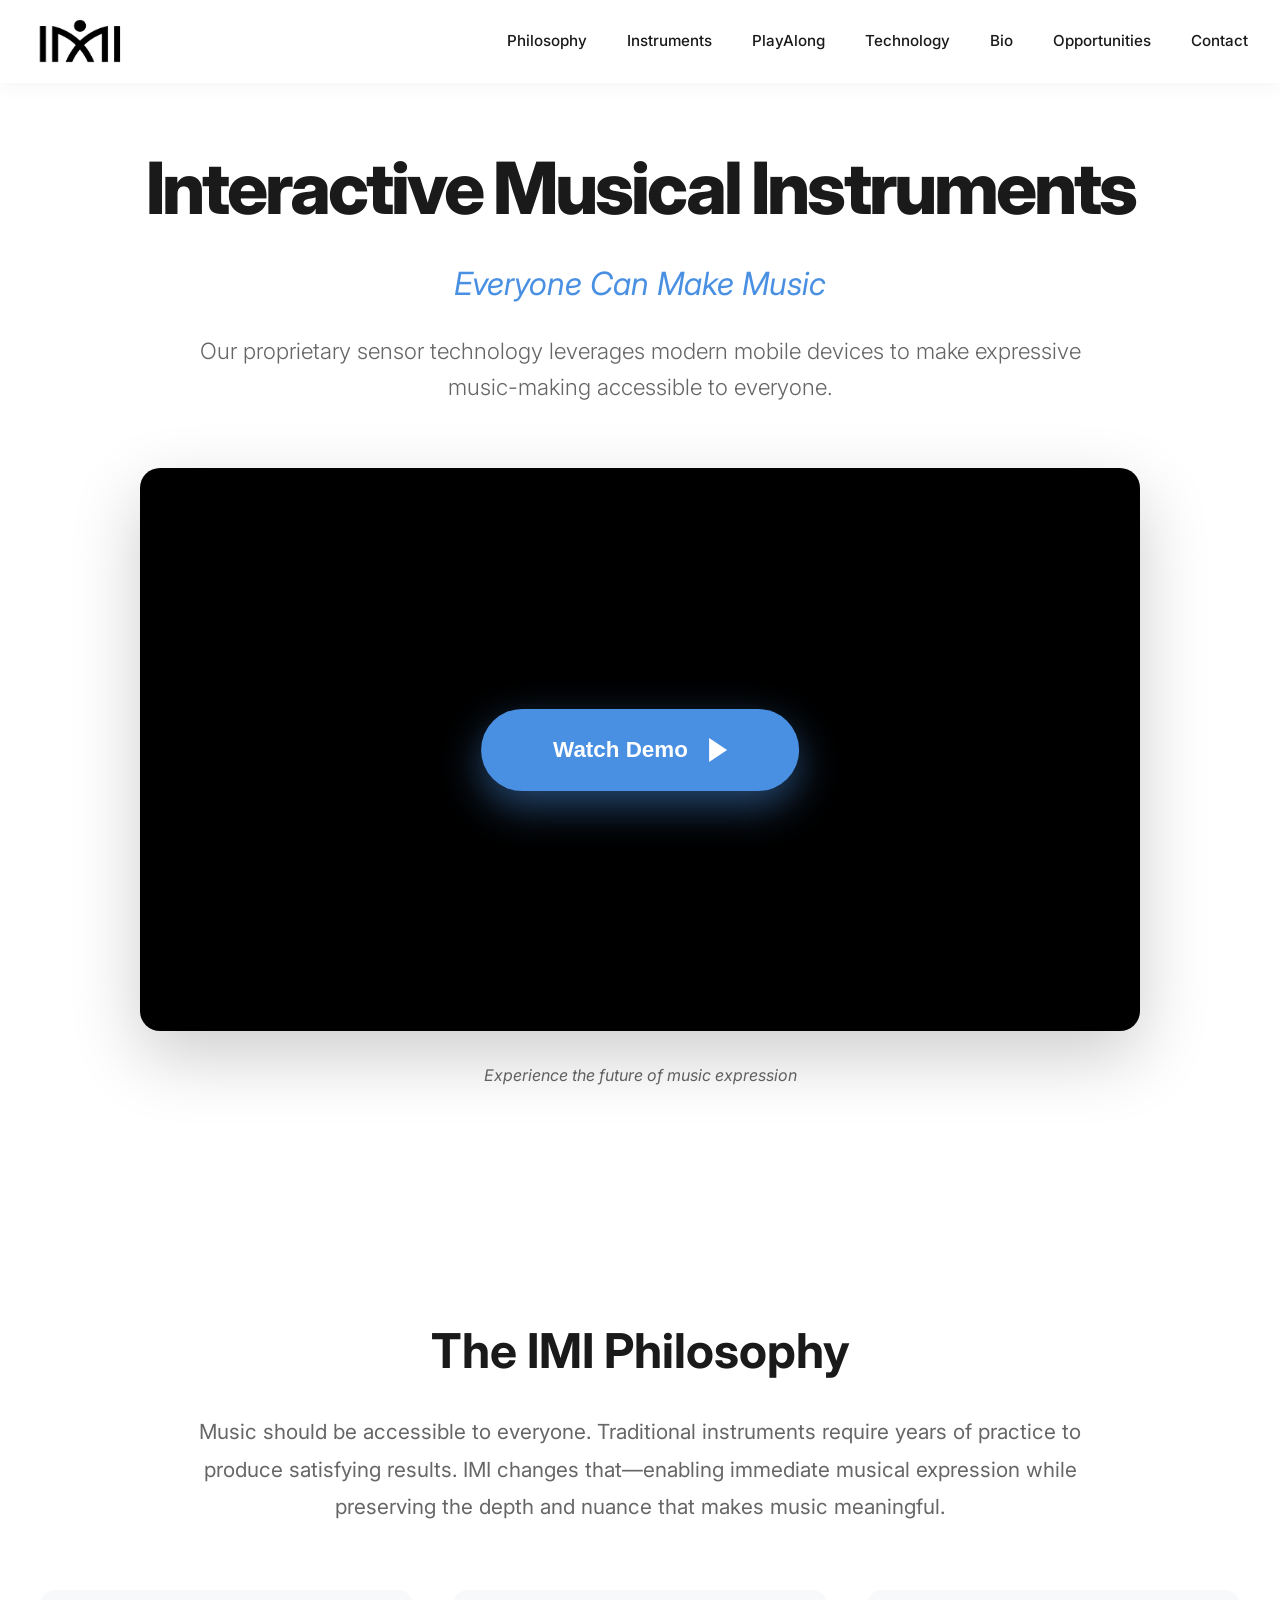
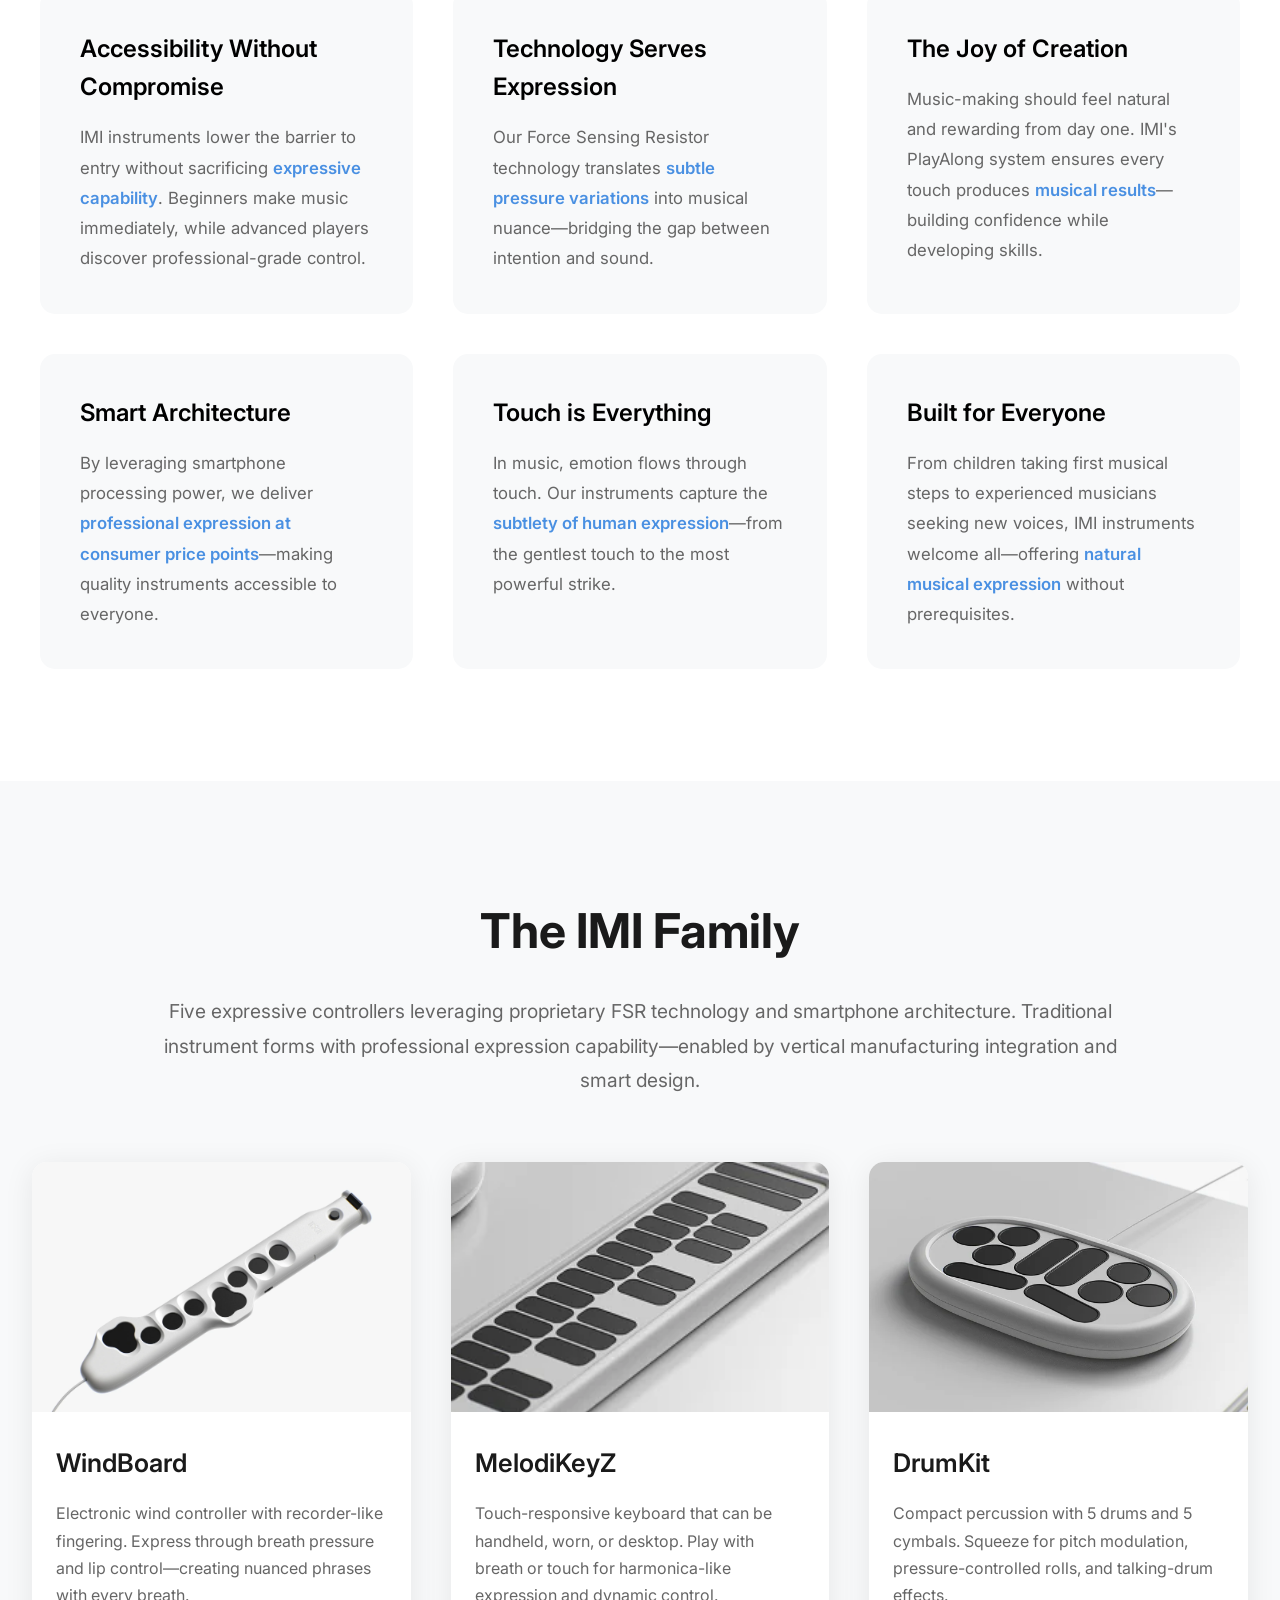
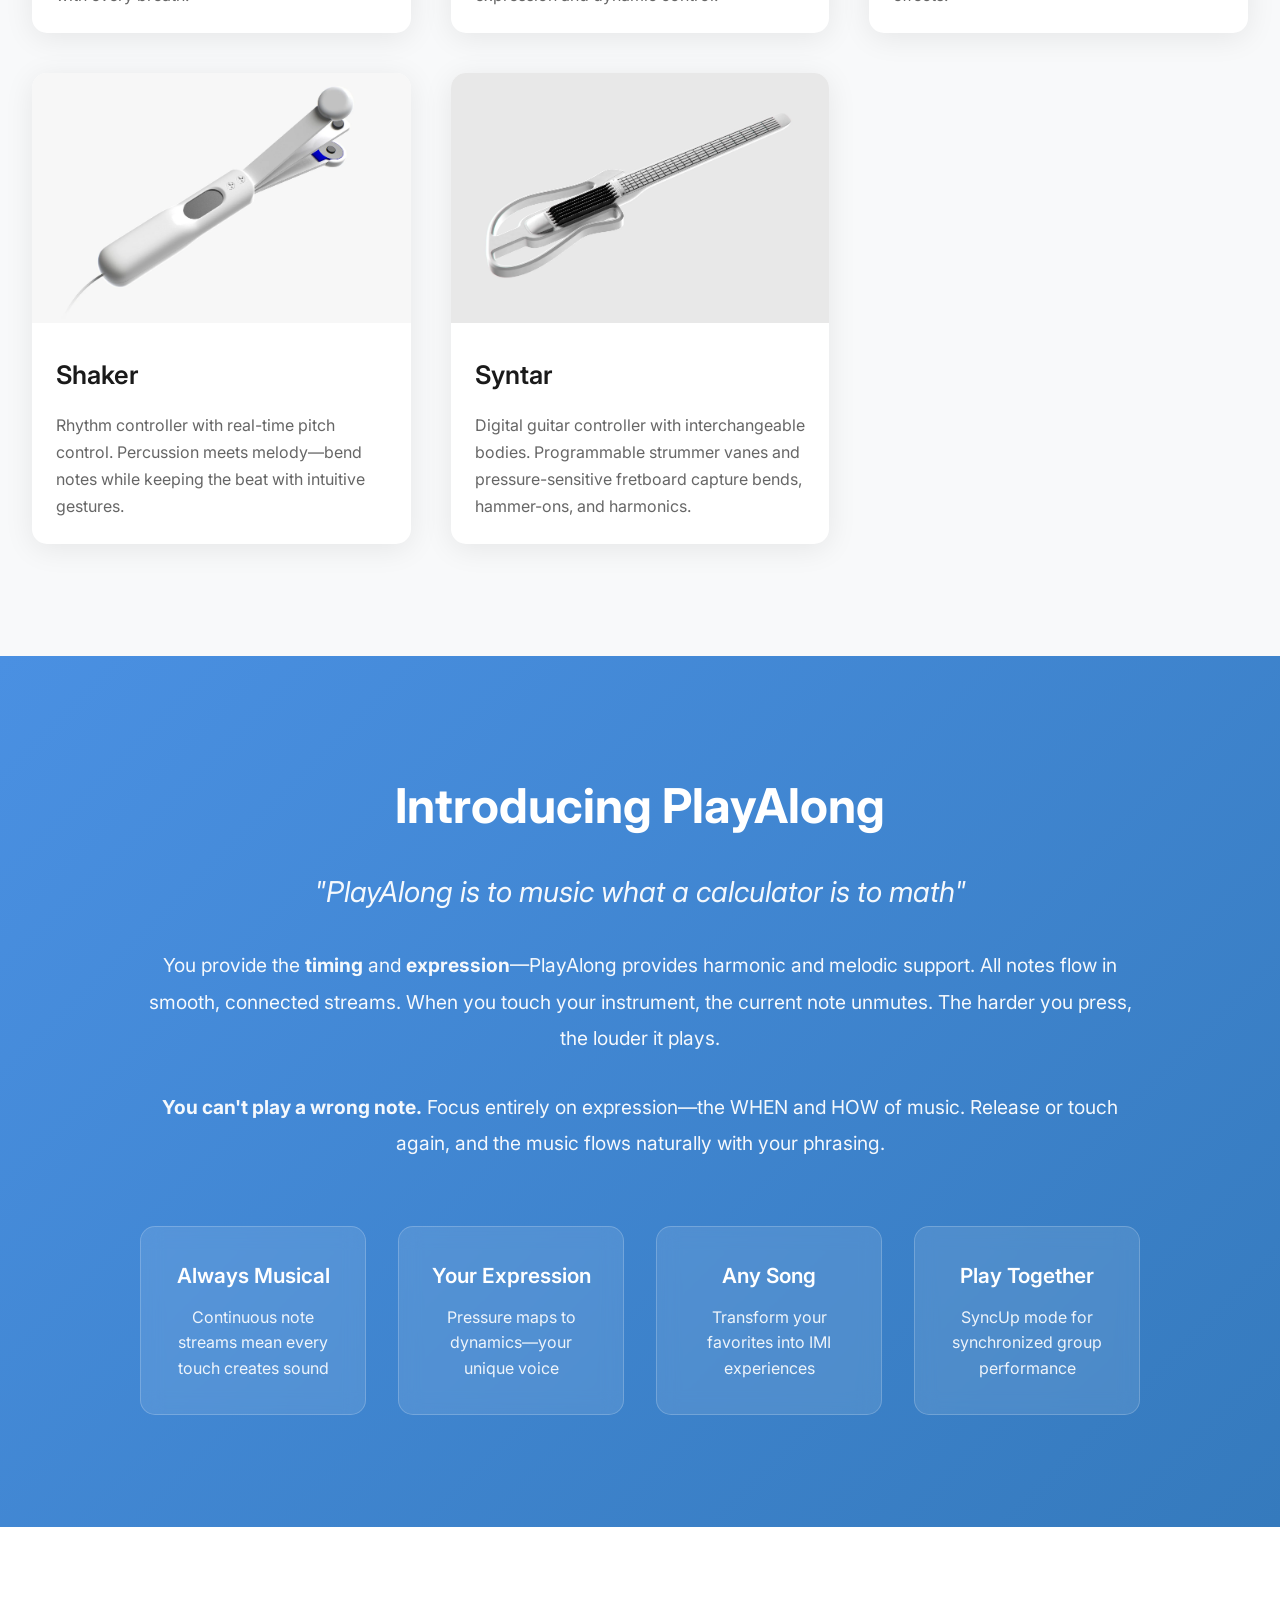
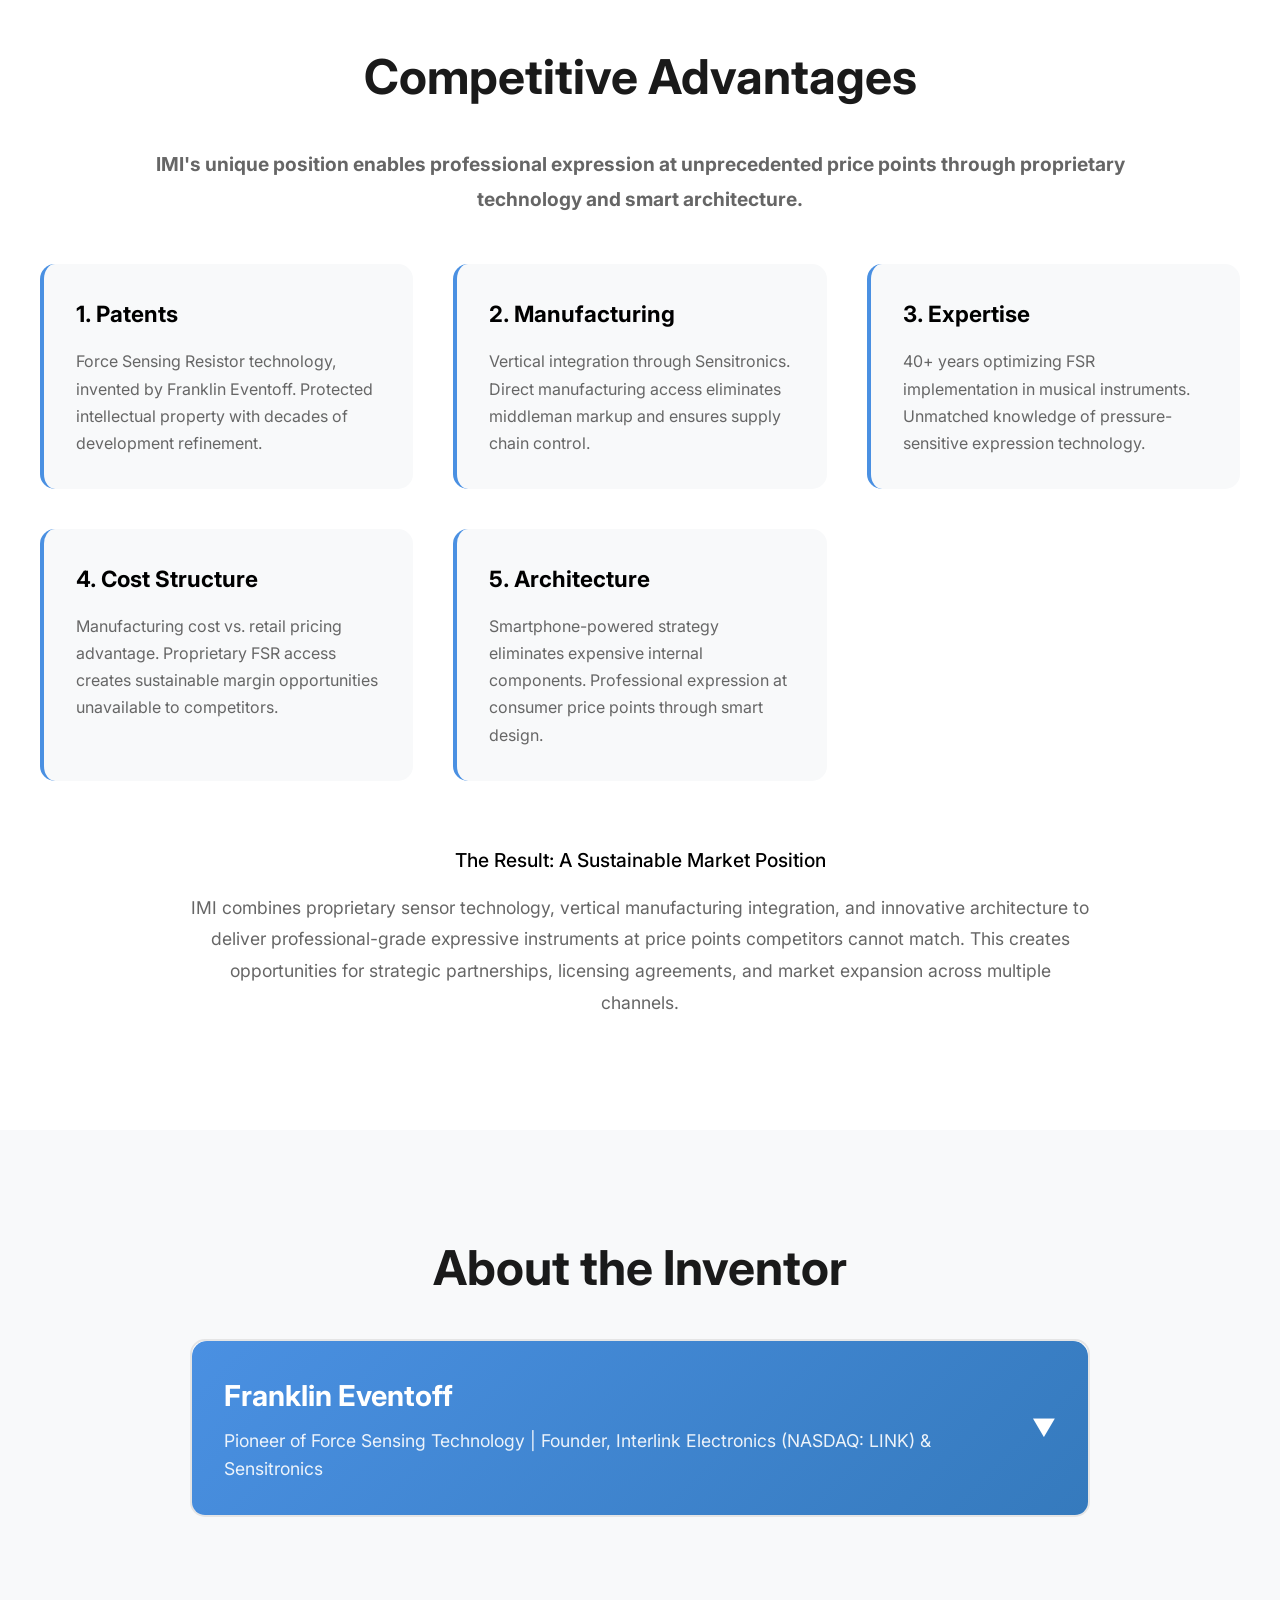
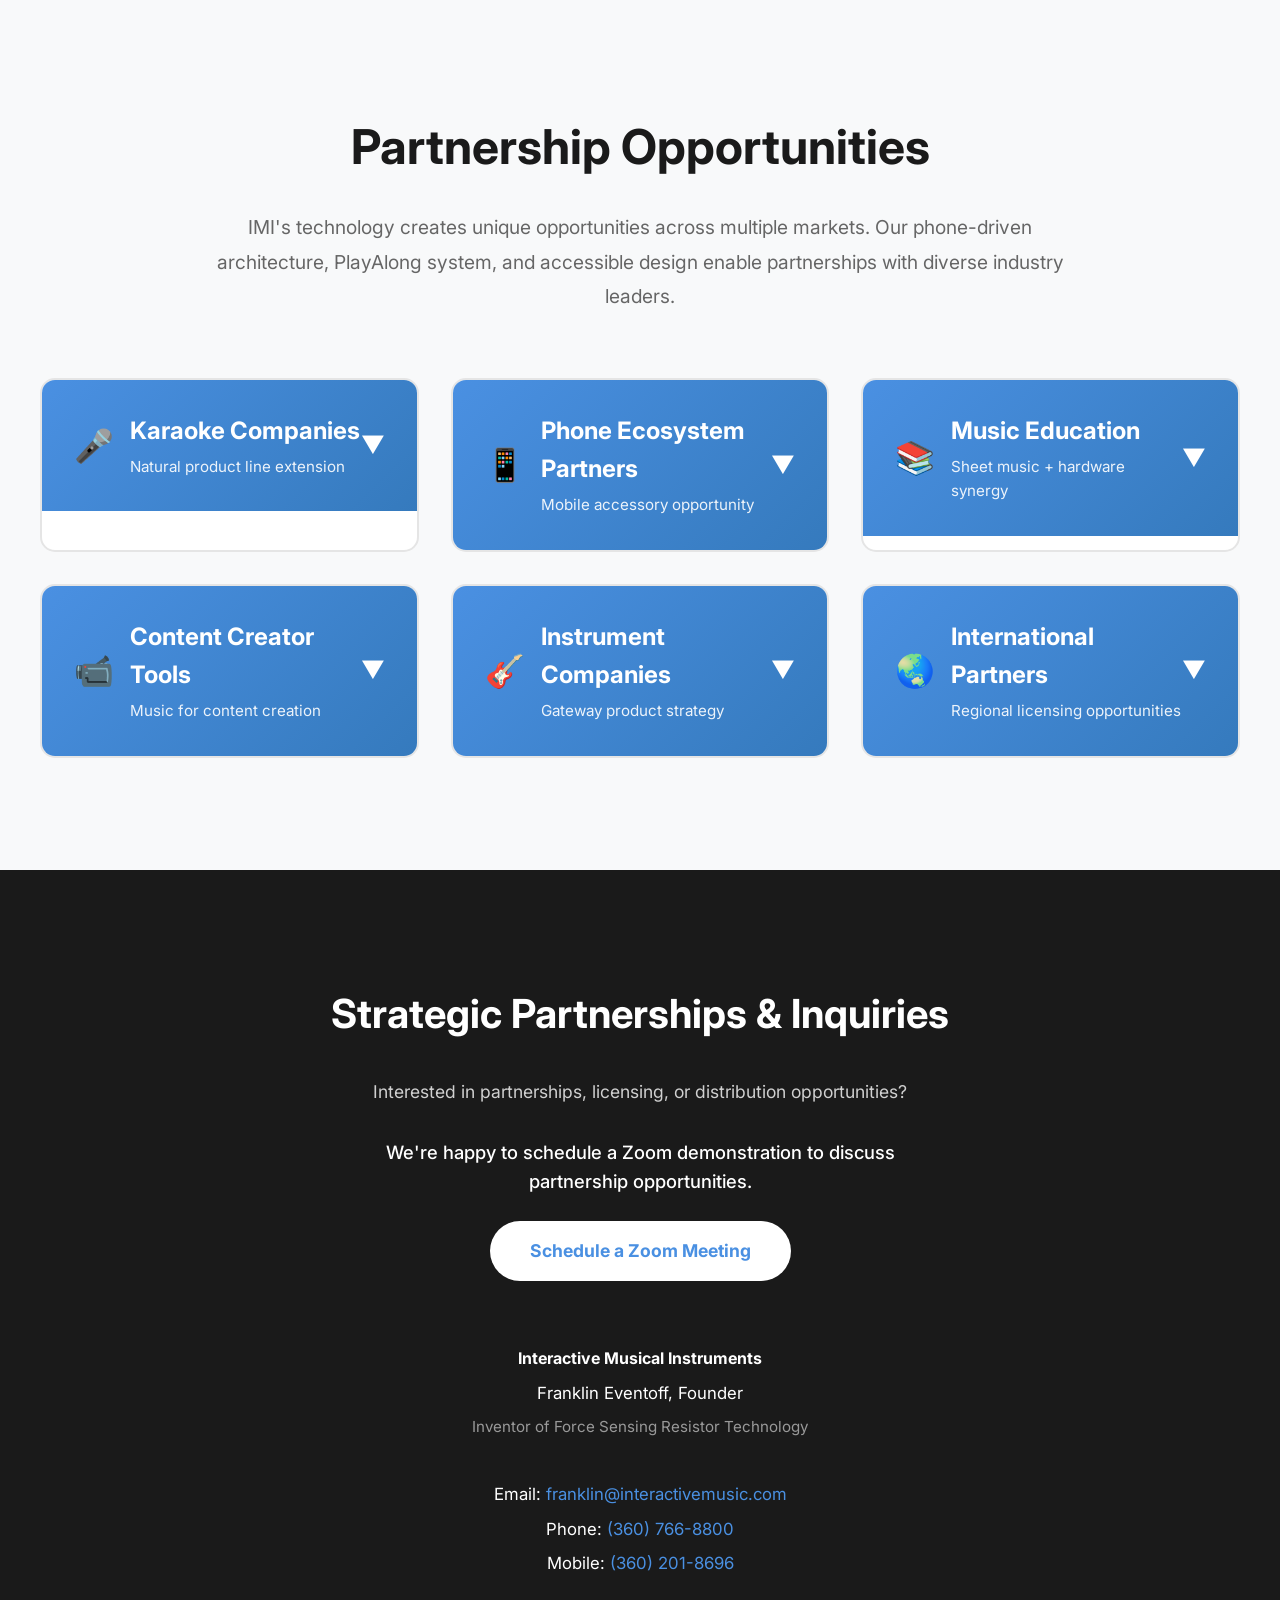
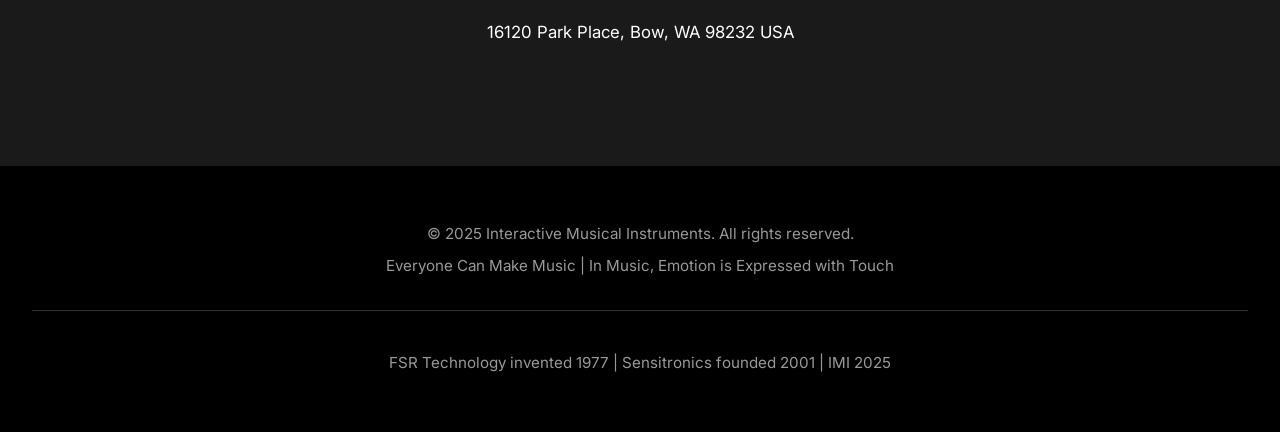
==== commit bcdcd069: "fixed assets naming problem" ====
--- a/index.html
+++ b/index.html
@@ -4,7 +4,7 @@
     <meta charset="UTF-8">
     <meta name="viewport" content="width=device-width, initial-scale=1.0">
     <title>IMI - Interactive Musical Instruments | Everyone Can Make Music</title>
-    <link rel="icon" type="image/png" href="/Assets/favicon-96x96.png" sizes="96x96" />
+    <link rel="icon" type="image/png" href="./assets/favicon-96x96.png" sizes="96x96" />
 
     <!-- Fonts -->
     <link rel="preconnect" href="https://fonts.googleapis.com">
@@ -12,7 +12,7 @@
     <link href="https://fonts.googleapis.com/css2?family=Inter:wght@300;400;500;600;700;800&display=swap" rel="stylesheet">
 
     <!-- Styles -->
-    <link rel="stylesheet" href="styles/main.css">
+    <link rel="stylesheet" href="./styles/main.css">
 </head>
 <body id="top">
     <!-- ============================================
@@ -22,7 +22,7 @@
     <nav>
         <div class="nav-container">
             <a href="#top" class="logo-text">
-                <img src="Assets/IMI_LOGO.png" alt="IMI - Interactive Musical Instruments" class="logo-img">
+                <img src="./assets/IMI_LOGO.png" alt="IMI - Interactive Musical Instruments" class="logo-img">
             </a>
             <button class="hamburger" id="hamburger" aria-label="Toggle menu">
                 <span></span>
@@ -137,35 +137,35 @@
         <div class="products-grid">
             <!-- WindBoard -->
             <div class="product-card">
-                <img src="Assets/Wind.jpg" alt="WindBoard" class="product-image">
+                <img src="./assets/Wind.jpg" alt="WindBoard" class="product-image">
                 <h3>WindBoard</h3>
                 <p>Electronic wind controller with recorder-like fingering. Express through breath pressure and lip control—creating nuanced phrases with every breath.</p>
             </div>
 
             <!-- MelodiKeyZ -->
             <div class="product-card">
-                <img src="Assets/MelodiKeyZ1_cropped.png" alt="MelodiKeyZ" class="product-image">
+                <img src="./assets/MelodiKeyZ1_cropped.png" alt="MelodiKeyZ" class="product-image">
                 <h3>MelodiKeyZ</h3>
                 <p>Touch-responsive keyboard that can be handheld, worn, or desktop. Play with breath or touch for harmonica-like expression and dynamic control.</p>
             </div>
 
             <!-- DrumKit -->
             <div class="product-card">
-                <img src="Assets/DrumKit2.png" alt="DrumKit" class="product-image">
+                <img src="./assets/DrumKit2.png" alt="DrumKit" class="product-image">
                 <h3>DrumKit</h3>
                 <p>Compact percussion with 5 drums and 5 cymbals. Squeeze for pitch modulation, pressure-controlled rolls, and talking-drum effects.</p>
             </div>
 
             <!-- Shaker -->
             <div class="product-card">
-                <img src="Assets/ShakerFull.jpg" alt="Shaker" class="product-image">
+                <img src="./assets/ShakerFull.jpg" alt="Shaker" class="product-image">
                 <h3>Shaker</h3>
                 <p>Rhythm controller with real-time pitch control. Percussion meets melody—bend notes while keeping the beat with intuitive gestures.</p>
             </div>
 
             <!-- Syntar -->
             <div class="product-card">
-                <img src="Assets/Syntar_Still.jpg" alt="Syntar" class="product-image">
+                <img src="./assets/Syntar_Still.jpg" alt="Syntar" class="product-image">
                 <h3>Syntar</h3>
                 <p>Digital guitar controller with interchangeable bodies. Programmable strummer vanes and pressure-sensitive fretboard capture bends, hammer-ons, and harmonics.</p>
             </div>
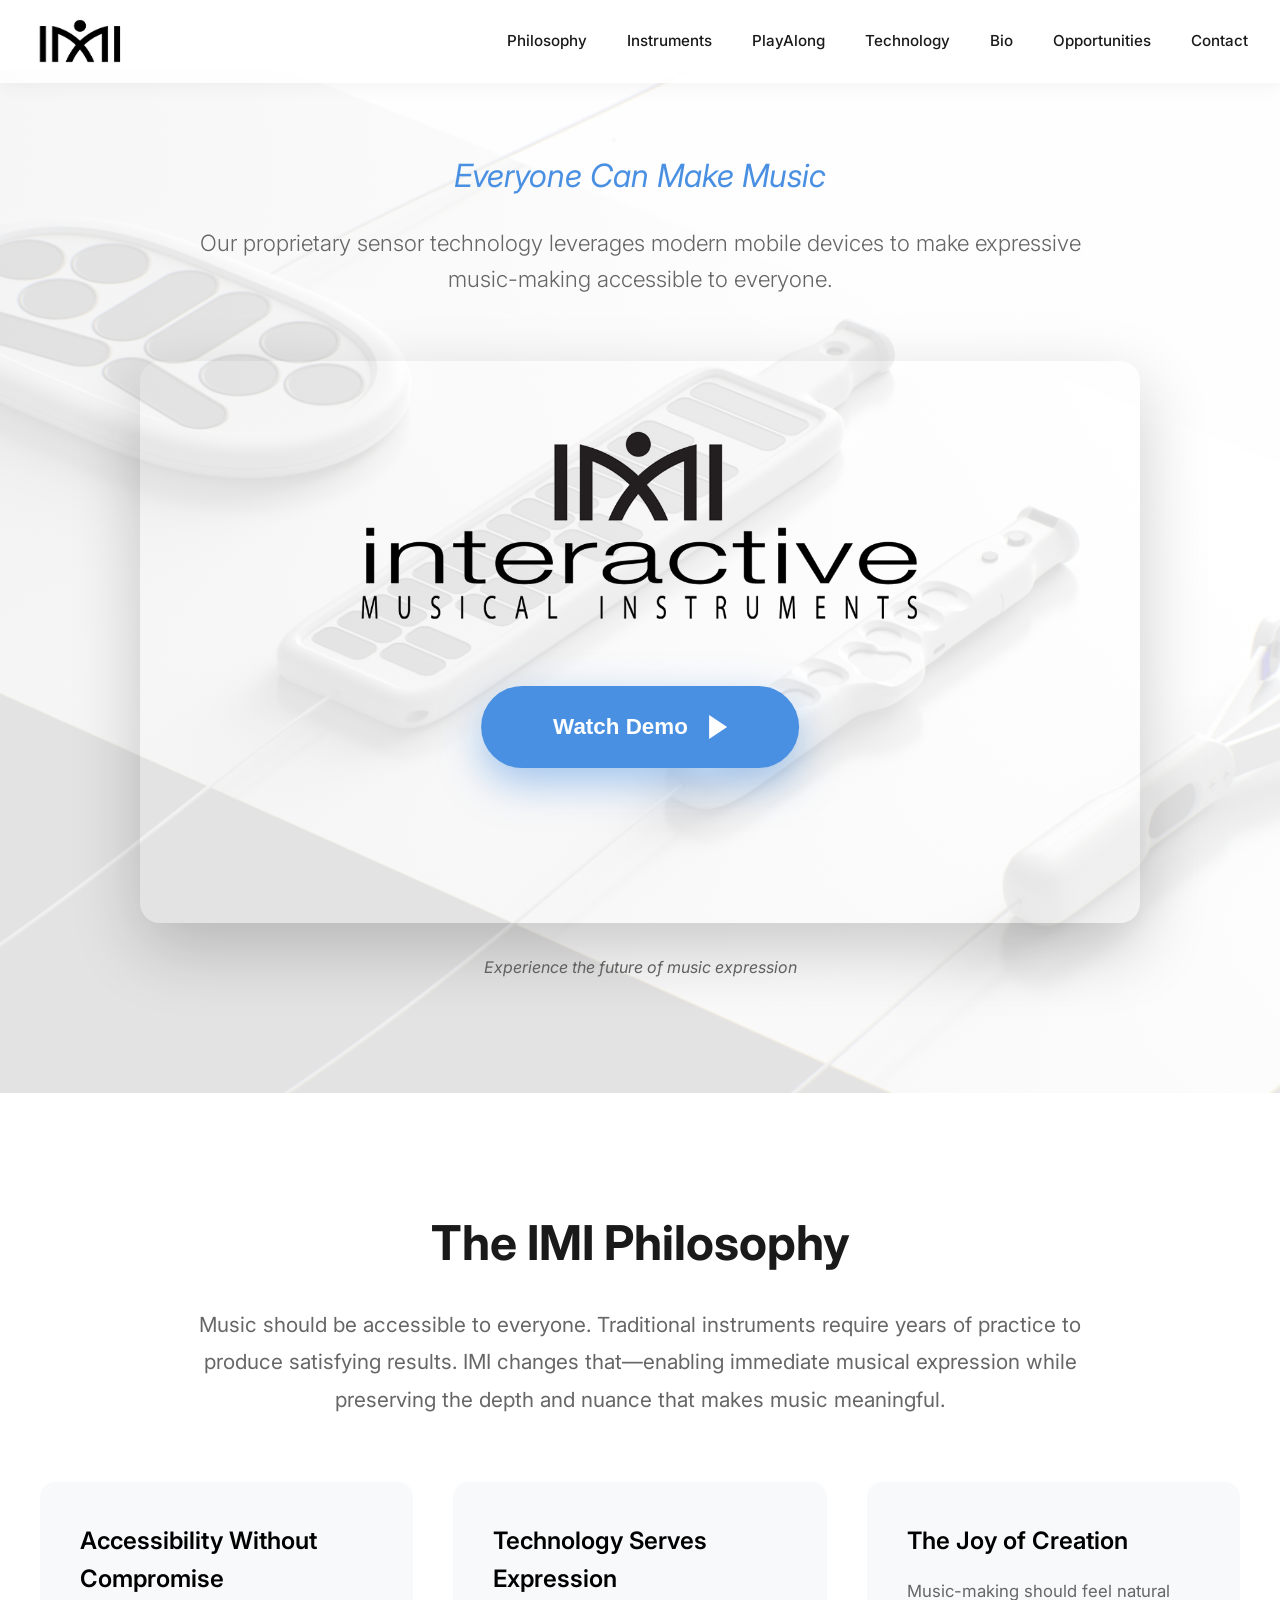
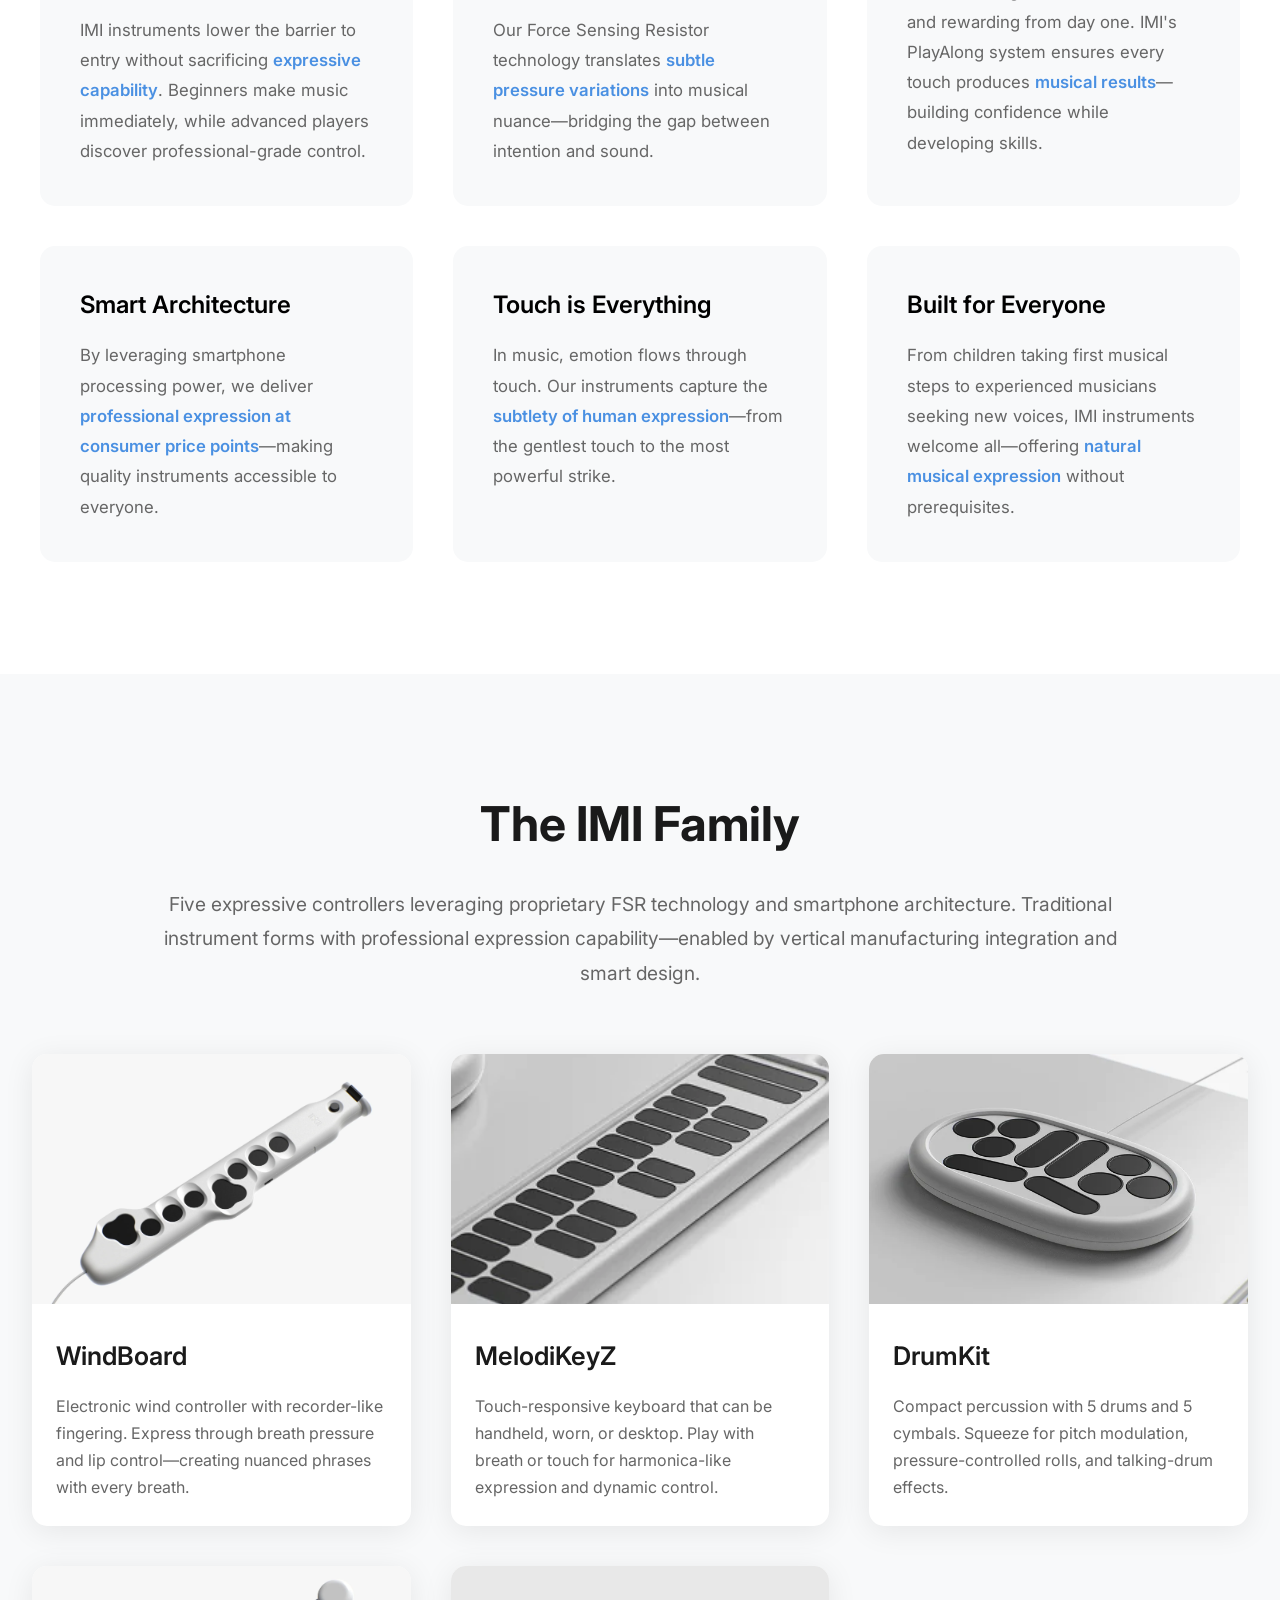
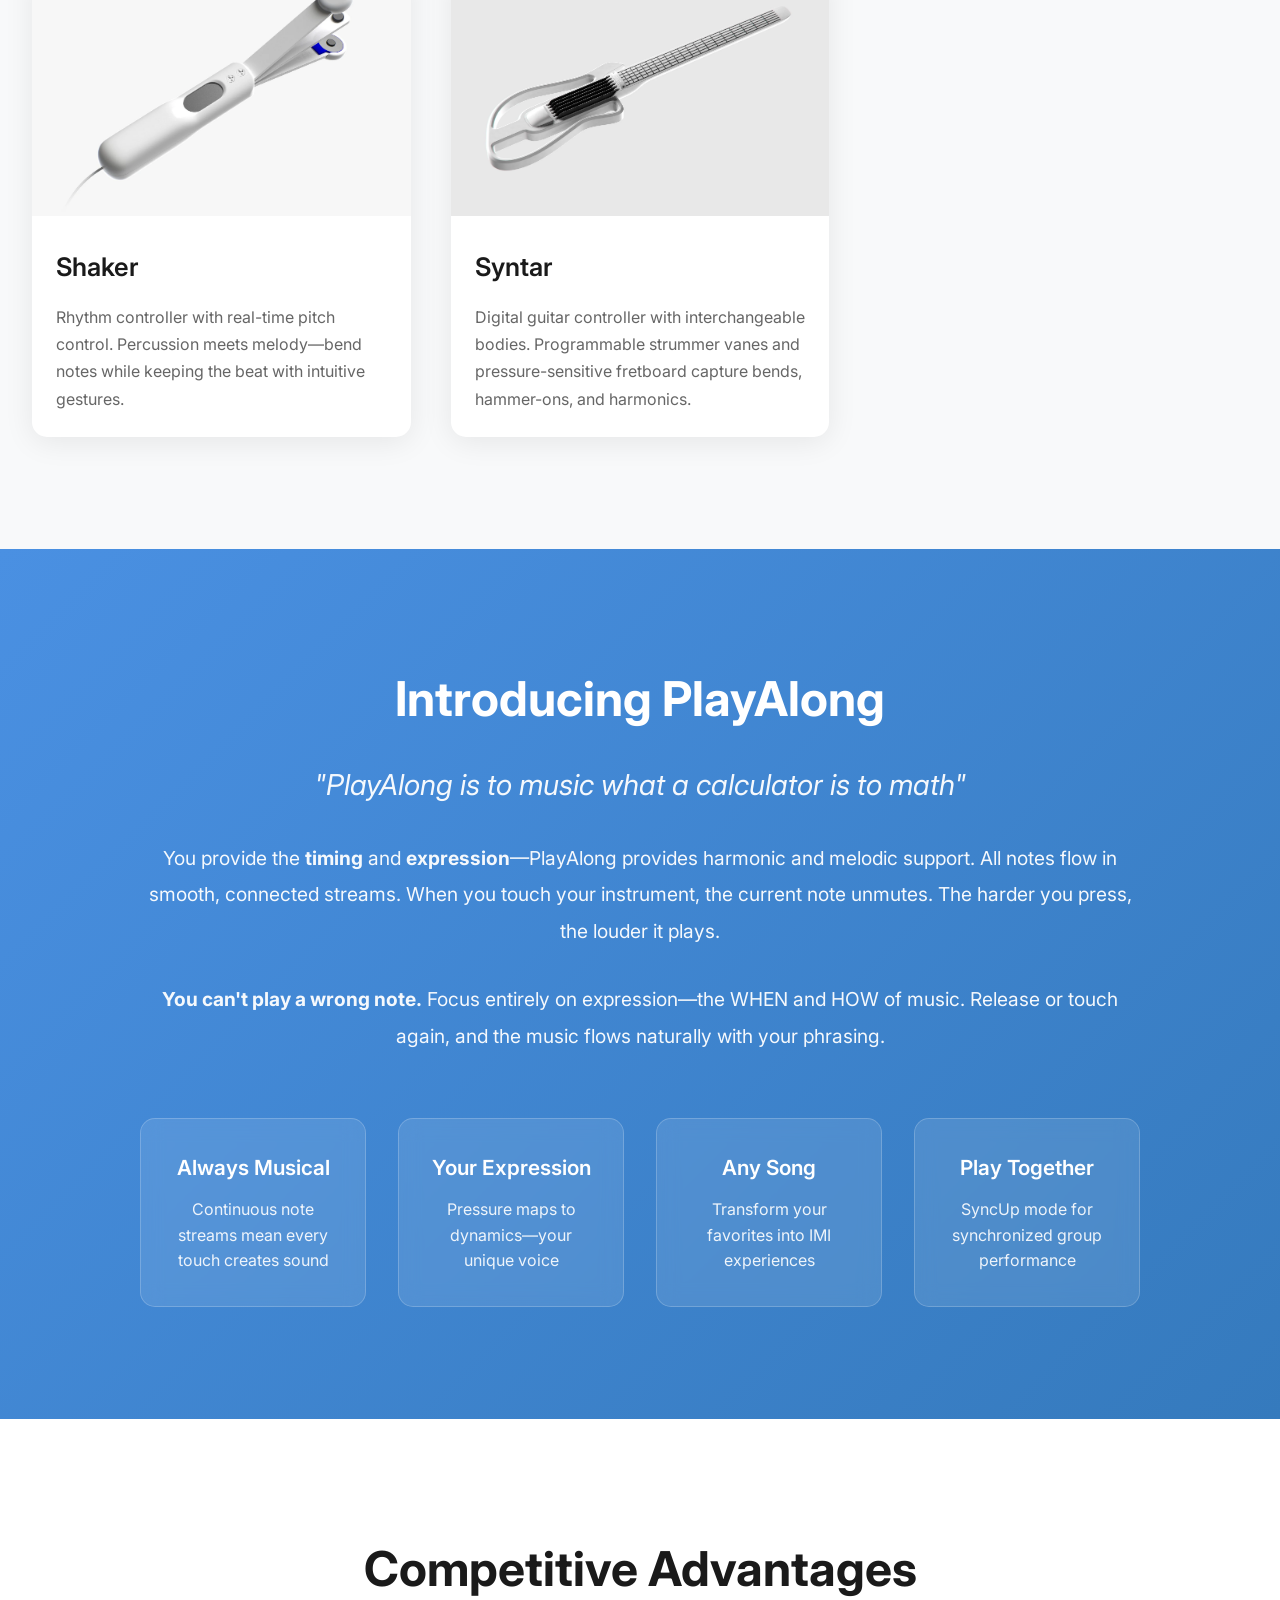
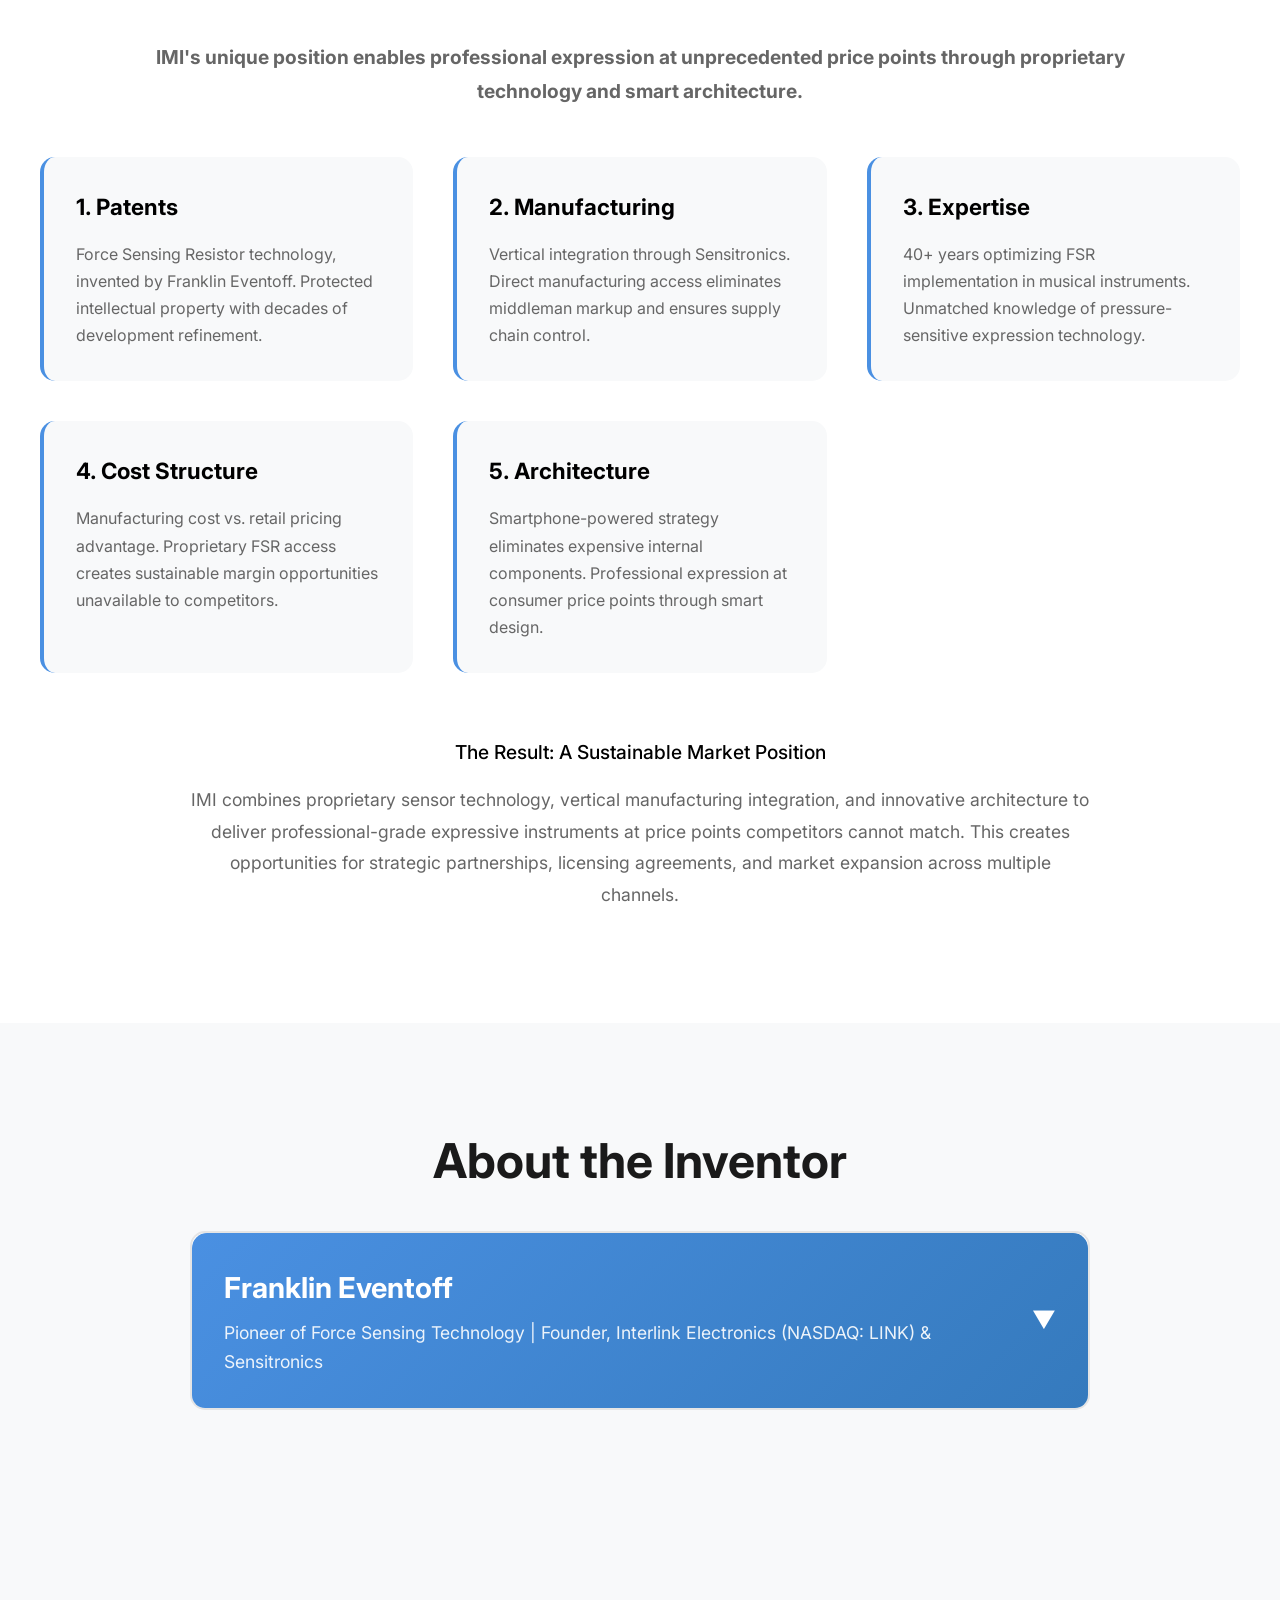
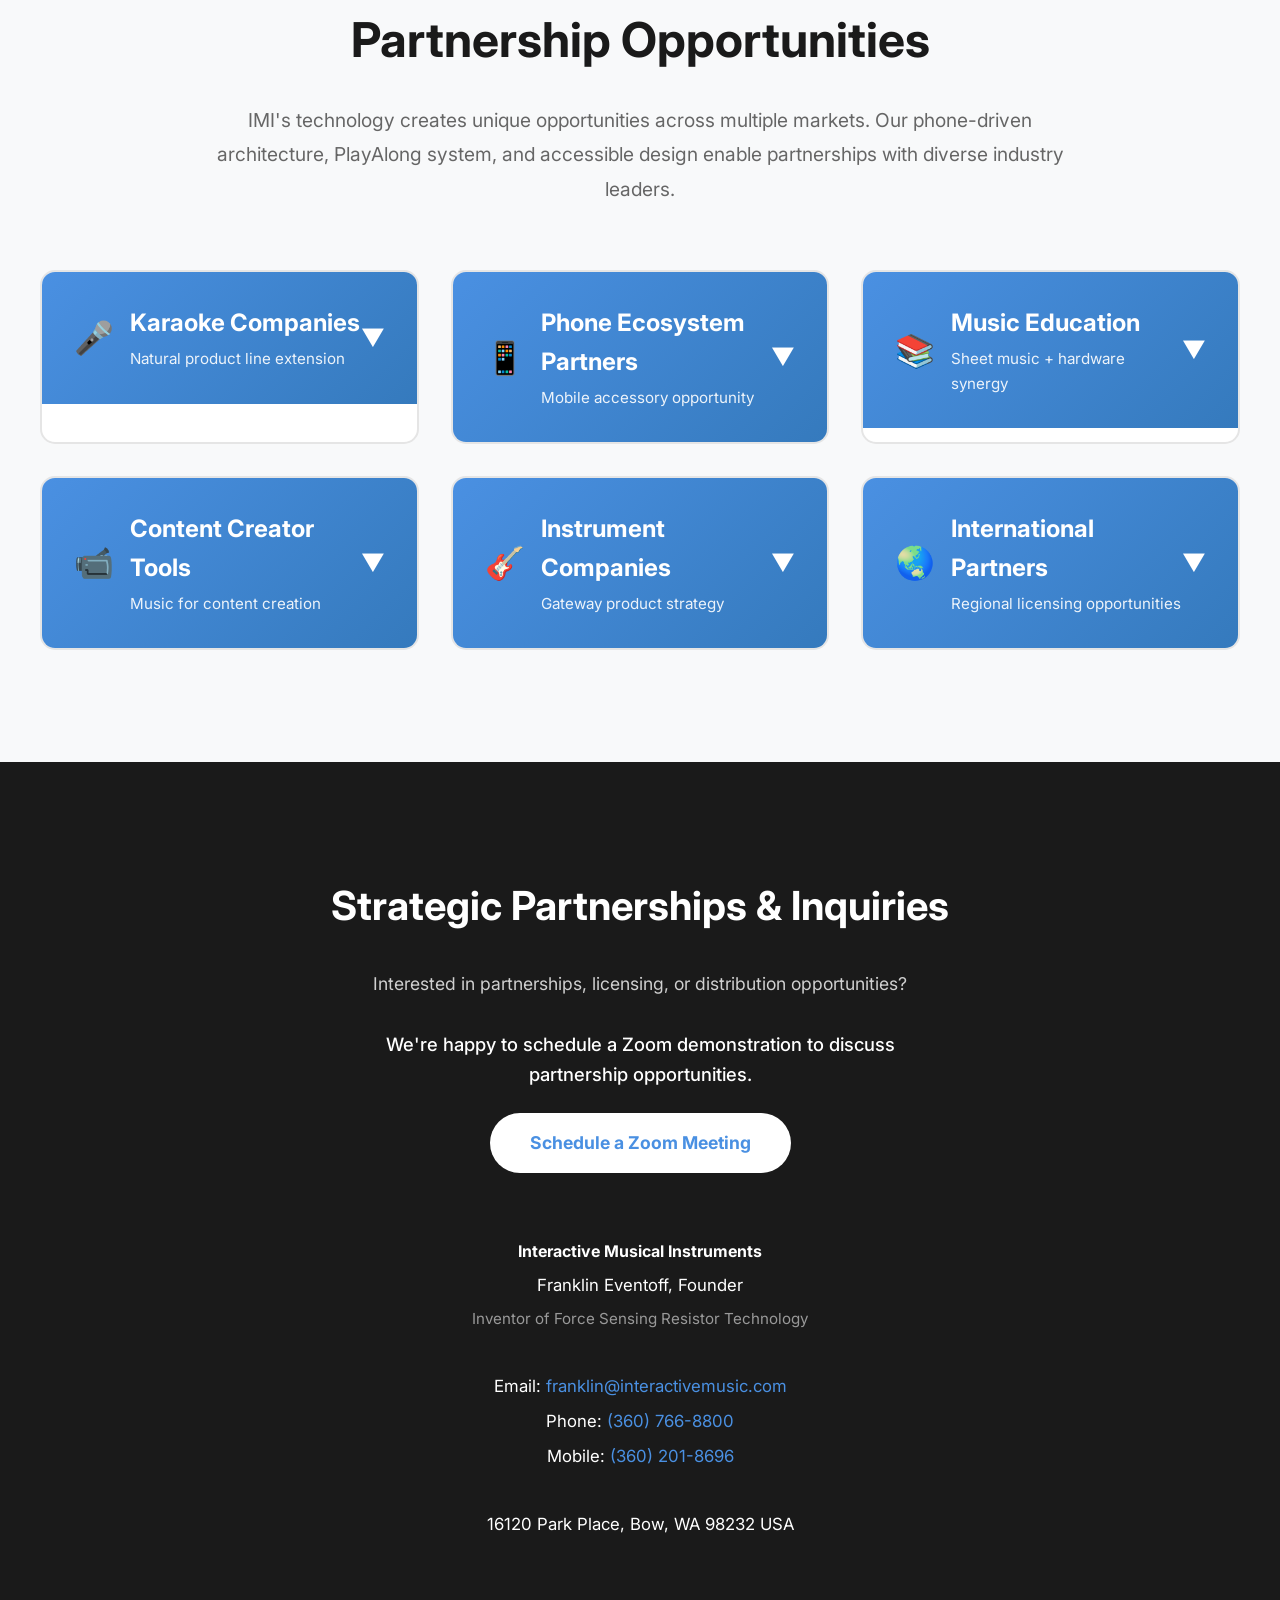
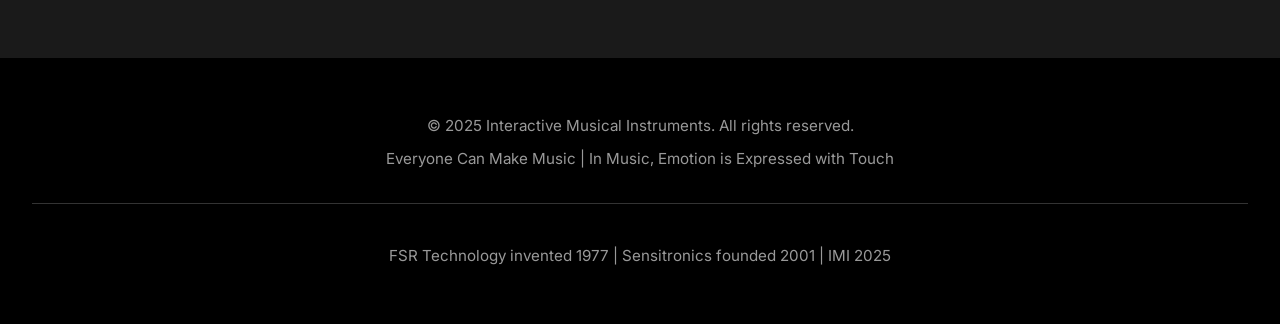
==== commit 9c885e0f: "Frank's hero layout" ====
--- a/index.html
+++ b/index.html
@@ -5,6 +5,9 @@
     <meta name="viewport" content="width=device-width, initial-scale=1.0">
     <title>IMI - Interactive Musical Instruments | Everyone Can Make Music</title>
     <link rel="icon" type="image/png" href="./assets/favicon-96x96.png" sizes="96x96" />
+    <link rel="icon" type="image/png" href="./assets/favicon-96x96.png" sizes="32x32" />
+    <link rel="icon" type="image/png" href="./assets/favicon-96x96.png" sizes="16x16" />
+    <link rel="apple-touch-icon" href="./assets/favicon-96x96.png" />
 
     <!-- Fonts -->
     <link rel="preconnect" href="https://fonts.googleapis.com">
@@ -49,7 +52,6 @@
         <div class="hero-content">
 
             <!-- Headline & Tagline -->
-            <h1>Interactive Musical Instruments</h1>
             <p class="hero-quote">Everyone Can Make Music</p>
             <p class="tagline">
                 Our proprietary sensor technology leverages modern mobile devices to make expressive music-making accessible to everyone.
@@ -58,6 +60,7 @@
             <!-- Demo Video -->
             <div class="video-container">
                 <div class="video-placeholder">
+                    <img id="video-logo" src="./assets/IMI_logo_2.png" alt="IMI Logo" style="position: absolute; top: 10%; left: 50%; transform: translateX(-50%); max-width: 60%; height: auto; z-index: 5;">
                     <div class="play-button-overlay" id="play-button-overlay">
                         <button class="play-button" id="play-button">
                             <span>Watch Demo</span>
--- a/styles/main.css
+++ b/styles/main.css
@@ -132,7 +132,7 @@
     margin-top: 70px;
     padding: 5rem 2rem 7rem;
     background: linear-gradient(rgba(255, 255, 255, 0.85), rgba(255, 255, 255, 0.85)),
-                url('../Assets/hero_background.jpg') center/cover no-repeat;
+                url('../assets/hero_background.jpg') center/cover no-repeat;
     text-align: center;
 }
 
@@ -182,7 +182,7 @@
 
 .video-placeholder {
     position: relative;
-    background: #000;
+    background: transparent;
     padding-bottom: 56.25%;
 }
 
@@ -198,7 +198,7 @@
 
 .play-button-overlay {
     position: absolute;
-    top: 50%;
+    top: 65%;
     left: 50%;
     transform: translate(-50%, -50%);
     z-index: 10;
@@ -717,7 +717,7 @@
     .hero {
         padding: 2.5rem 1.5rem 3.5rem;
         background: linear-gradient(rgba(255, 255, 255, 0.9), rgba(255, 255, 255, 0.9)),
-                    url('../Assets/hero_background.jpg') center/cover no-repeat;
+                    url('../assets/hero_background.jpg') center/cover no-repeat;
     }
 
     .hero h1 {
